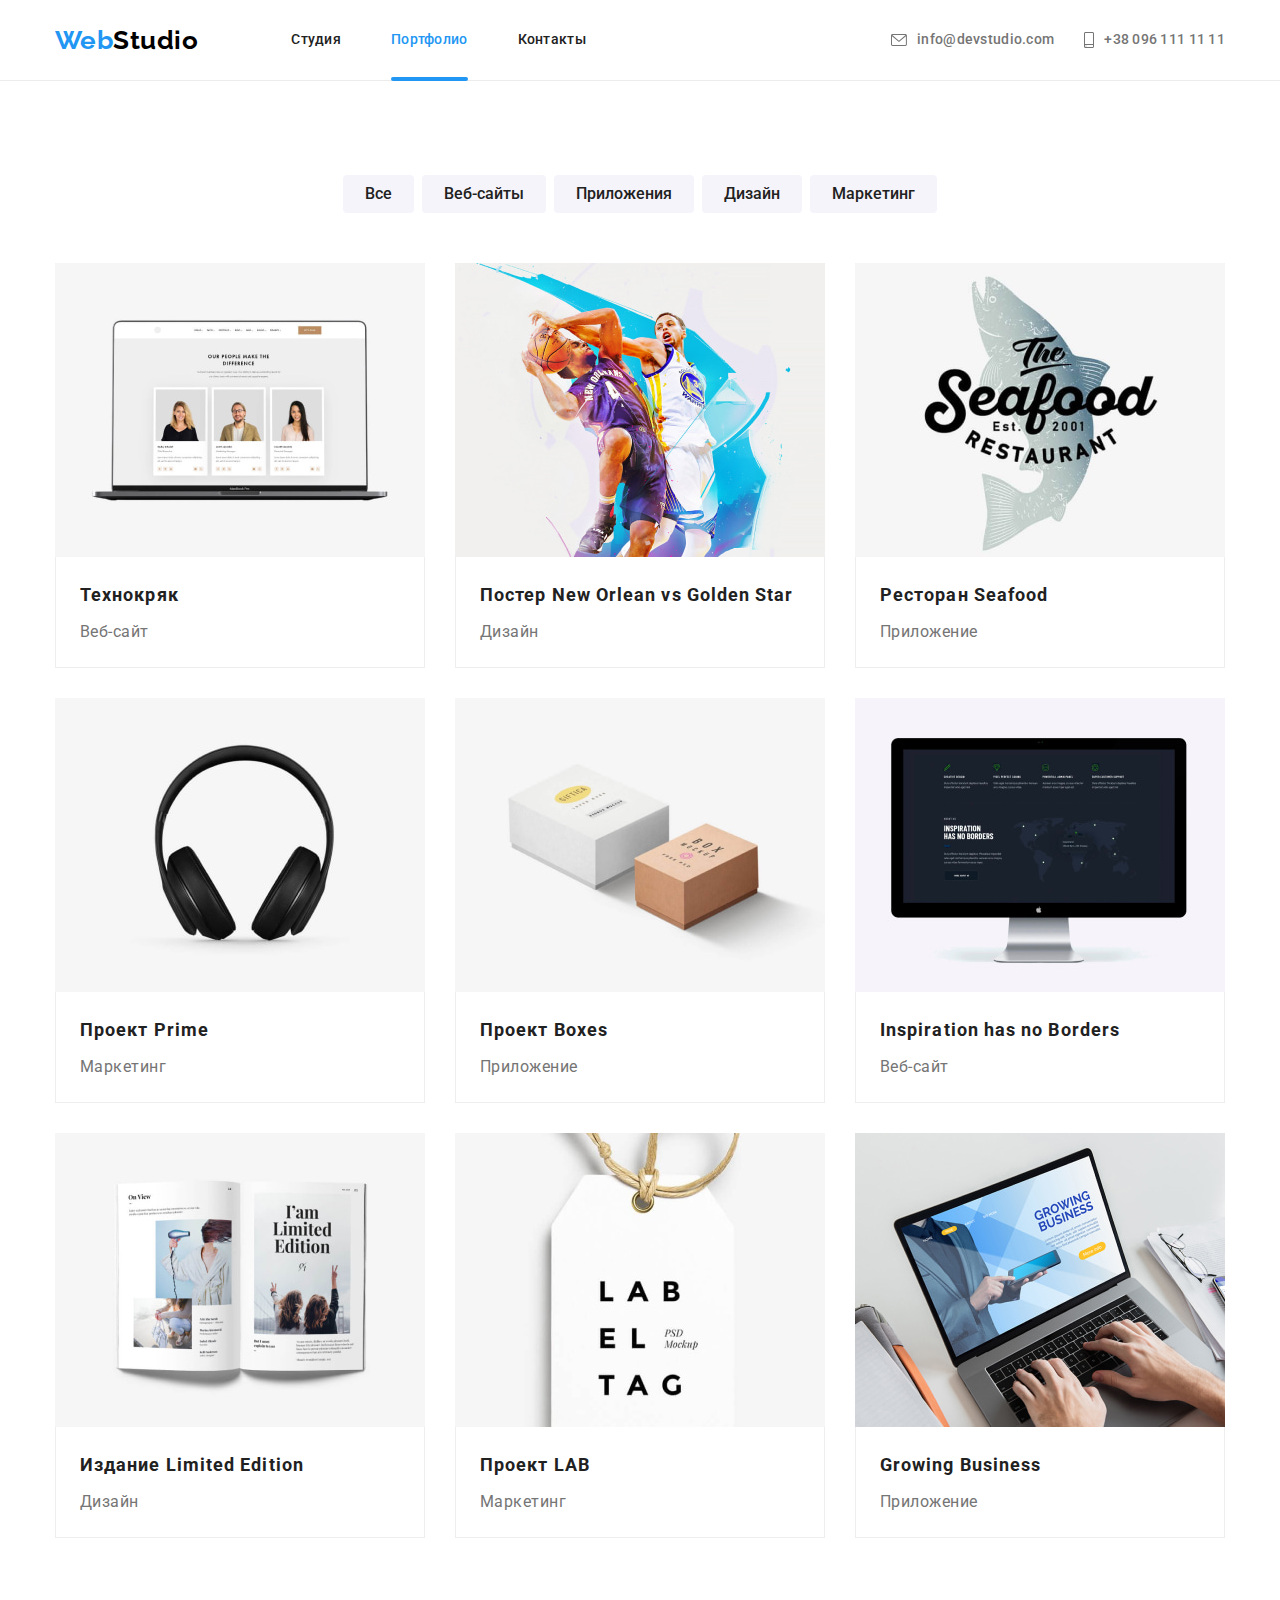
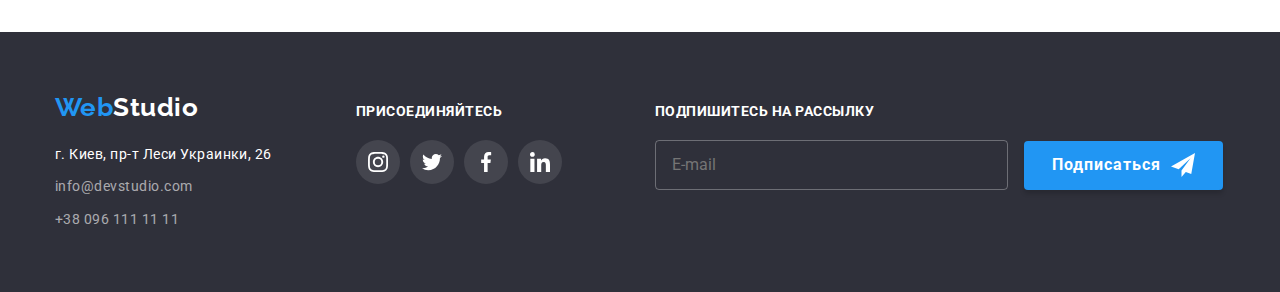
==== portfolio.html @ 74894215 "Initial commit" ====
<!DOCTYPE html>
<html lang="ru">

<head>
    <meta charset="UTF-8">
    <meta http-equiv="X-UA-Compatible" content="IE=edge">
    <meta name="viewport" content="width=device-width, initial-scale=1.0">
    <title>Фотостудия WebStudio</title>

    <!--Основные шрифты-->
    <link rel="preconnect" href="https://fonts.googleapis.com">
    <link rel="preconnect" href="https://fonts.gstatic.com" crossorigin>
    <link href="https://fonts.googleapis.com/css2?family=Raleway:wght@700&family=Roboto:wght@400;500;700;900&display=swap"
        rel="stylesheet">

    <!--Нормализация стилей-->
    <link rel="stylesheet" href="https://cdn.jsdelivr.net/npm/modern-normalize@1.1.0/modern-normalize.min.css">
    
    <!--Кастомные стили-->
    <link rel="stylesheet" href="./css/main.min.css">
</head>

<body>

    <!--Основная навигация-->
<header class="header">

    <div class="container header__container">
        <nav class="header__nav">
            <a class="logo header__logo" href="/">
                Web<span class="logo__label logo__label--black">Studio</span>
            </a>

            <ul class="header__list ">
                <li class="header__item">
                    <a class="header__link" href="/">Студия</a>
                </li>
                <li class="header__item">
                    <a class="header__link header__link--current" href="./portfolio.html">Портфолио</a>
                </li>
                <li class="header__item">
                    <a class="header__link" href="">Контакты</a>
                </li>
            </ul>
        </nav>

        <ul class="contacts">
            <li class="contacts__item">
                <a class="contacts__link" href="mailto:info@devstudio.com">
                    <svg class="contacts__icon" width="16" height="12">
                        <use href="./images/icons.svg#icon-envelope"></use>
                    </svg>
                    info@devstudio.com
                </a>
            </li>

            <li class="contacts__item">
                <a class="contacts__link" href="tel:+380961111111">
                    <svg class="contacts__icon" width="10" height="16">
                        <use href="./images/icons.svg#icon-smartphone"></use>
                    </svg>
                    +38 096 111 11 11
                </a>
            </li>
        </ul>
    </div>
</header>

    <main>
        <!--Основная секция портфолио-->
        <section class="section">
            <div class="container">
                <h1 class="visually-hidden">Портфолио WebStudio</h1>
                
                <!--Фильтр из кнопок-->
                <ul class="filter">
                    <li class="filter__item">
                        <button type="button" class="filter__button">Все</button>
                    </li>
                    <li class="filter__item">
                        <button type="button" class="filter__button">Веб-сайты</button>
                    </li>
                    <li class="filter__item">
                        <button type="button" class="filter__button">Приложения</button>
                    </li>
                    <li class="filter__item">
                        <button type="button" class="filter__button">Дизайн</button>
                    </li>
                    <li class="filter__item">
                        <button type="button" class="filter__button">Маркетинг</button>
                    </li>
                </ul>
                
                
                <ul class="projects">
                    <li class="projects__item">
                        <a class="projects__link" href="">

                            <div class="projects__thumb">
                                <img class="projects__pic" src="./images/portfolio/технокряк.jpg" alt="Экран ноутбука с фото сотрудников" width="370"
                                height="294">
                                <p class="projects__descr">Ресурс предлагает комплексные предложения с разным уровнем функционала и сервисов. Все это позволит посетителю получить
                                исчерпывающие сведения о компании или частном лице.</p>
                            </div>

                            <div class="projects__meta">
                                <h2 class="projects__title">Технокряк</h2>
                                <p class="projects__text">Веб-сайт</p>
                            </div>
                        </a>
                    </li>

                    <li class="projects__item">
                        <a class="projects__link" href="">

                            <div class="projects__thumb">
                                <img class="projects__pic" src="./images/portfolio/New-Orlean.jpg" alt="Два баскетболиста бросают мяч" width="370"
                                height="294">
                                <p class="projects__descr">Ресурс предлагает комплексные предложения с разным уровнем функционала и сервисов. Все это
                                позволит посетителю получить
                                исчерпывающие сведения о компании или частном лице.</p>
                            </div> 
                            
                            <div class="projects__meta">
                                <h2 class="projects__title">Постер <span lang="en">New Orlean vs Golden Star</span></h2>
                                <p class="projects__text">Дизайн</p>
                            </div>
                        </a>
                    </li>

                    <li class="projects__item">
                        <a class="projects__link" href="">

                            <div class="projects__thumb">
                                <img class="projects__pic" src="./images/portfolio/Seafood.jpg" alt="Эмблема ресторана Seafood" width="370"
                                height="294">
                                <p class="projects__descr">Ресурс предлагает комплексные предложения с разным уровнем функционала и сервисов. Все это
                                    позволит посетителю получить
                                    исчерпывающие сведения о компании или частном лице.</p>
                            </div> 
                            
                            <div class="projects__meta">
                                <h2 class="projects__title">Ресторан <span lang="en">Seafood</span></h2>
                                <p class="projects__text">Приложение</p>
                            </div>
                        </a>
                    </li>

                    <li class="projects__item">
                        <a class="projects__link" href="">

                            <div class="projects__thumb">
                                <img class="projects__pic" src="./images/portfolio/Prime.jpg" alt="Большие чорные наушники" width="370"
                                height="294"> 
                                <p class="projects__descr">Ресурс предлагает комплексные предложения с разным уровнем функционала и сервисов. Все это
                                    позволит посетителю получить
                                    исчерпывающие сведения о компании или частном лице.</p>
                            </div> 
                            
                            <div class="projects__meta">
                                <h2 class="projects__title">Проект <span lang="en">Prime</span></h2>
                                <p class="projects__text">Маркетинг</p>
                            </div>
                        </a>
                    </li>

                    <li class="projects__item">
                        <a class="projects__link" href="">

                            <div class="projects__thumb">
                                <img class="projects__pic" src="./images/portfolio/Boxes.jpg" alt="Две упаковочные коробки с лого"
                                width="370" height="294">
                                <p class="projects__descr">Ресурс предлагает комплексные предложения с разным уровнем функционала и сервисов. Все это
                                    позволит посетителю получить
                                    исчерпывающие сведения о компании или частном лице.</p>
                            </div>

                            <div class="projects__meta">
                                <h2 class="projects__title">Проект <span lang="en">Boxes</span></h2>
                                <p class="projects__text">Приложение</p>
                            </div>
                        </a>
                    </li>

                    <li class="projects__item">
                        <a class="projects__link" href="">

                            <div class="projects__thumb">
                                <img class="projects__pic" src="./images/portfolio/Inspiration-has-no-Borders.jpg"
                                alt="Экран монитора с навигацией сайта" width="370" height="294">
                                <p class="projects__descr">Ресурс предлагает комплексные предложения с разным уровнем функционала и сервисов. Все это
                                    позволит посетителю получить
                                    исчерпывающие сведения о компании или частном лице.</p>
                            </div> 
                            
                            <div class="projects__meta">
                                <h2 class="projects__title"><span lang="en">Inspiration has no Borders</span></h2>
                                <p class="projects__text">Веб-сайт</p>
                            </div>

                            
                        </a>
                    </li>

                    <li class="projects__item">
                        <a class="projects__link" href="">

                            <div class="projects__thumb">
                                <img class="projects__pic" src="./images/portfolio/Limited-Edition.jpg" alt="Разворот журнала с картинками"
                                width="370" height="294">
                                <p class="projects__descr">Ресурс предлагает комплексные предложения с разным уровнем функционала и сервисов. Все это
                                    позволит посетителю получить
                                    исчерпывающие сведения о компании или частном лице.</p>
                            </div> 
                            
                            <div class="projects__meta">
                                <h2 class="projects__title">Издание <span lang="en">Limited Edition</span></h2>
                                <p class="projects__text">Дизайн</p>
                            </div>
                        </a>
                    </li>

                    <li class="projects__item">
                        <a class="projects__link" href="">

                            <div class="projects__thumb">
                                <img class="projects__pic" src="./images/portfolio/LAB.jpg" alt="Лейба с наименованием компании" width="370"
                                 height="294">
                                <p class="projects__descr">Ресурс предлагает комплексные предложения с разным уровнем функционала и сервисов. Все это
                                    позволит посетителю получить
                                    исчерпывающие сведения о компании или частном лице.</p>
                            </div> 
                            
                            <div class="projects__meta">
                                <h2 class="projects__title">Проект <span lang="en">LAB</span></h2>
                                <p class="projects__text">Маркетинг</p>
                            </div>
                        </a>
                    </li>

                    <li class="projects__item">
                        <a class="projects__link" href="">

                            <div class="projects__thumb">
                                <img class="projects__pic" src="./images/portfolio/Growing-Business.jpg"
                                alt="Человек заходит на сайт на ноутбуке" width="370" height="294">
                                <p class="projects__descr">Ресурс предлагает комплексные предложения с разным уровнем функционала и сервисов. Все это
                                    позволит посетителю получить
                                    исчерпывающие сведения о компании или частном лице.</p>
                            </div>

                             <div class="projects__meta">
                                <h2 class="projects__title"><span lang="en">Growing Business</span></h2>
                                <p class="projects__text">Приложение</p> 
                             </div>
                        </a>
                    </li>

                </ul>
            </div>
        </section>
    </main>

    <!--Футер-->
<footer class="footer">
    <div class="container footer__container">
        <div class="footer__address-wrapper">

            <!-- Вставляем лого с белой модификацией -->
            <a class="logo" href="/">
                Web<span class="link logo__label logo__label--white">Studio</span>
            </a>

            <address class="footer-address">
                <a class="link footer-address__link"
                    href="https://www.google.com.ua/maps/place/%D0%B1%D1%83%D0%BB.+%D0%9B%D0%B5%D1%81%D0%B8+%D0%A3%D0%BA%D1%80%D0%B0%D0%B8%D0%BD%D0%BA%D0%B8,+26,+%D0%9A%D0%B8%D0%B5%D0%B2,+02000/@50.427418,30.5373236,17z/data=!4m5!3m4!1s0x40d4cf0e033ecbe9:0x57a4dffefec77da0!8m2!3d50.4265807!4d30.5383858?hl=ru">г.
                    Киев, пр-т Леси Украинки, 26
                </a>

                <a class="link footer-address__email" href="mailto:info@devstudio.com">info@devstudio.com
                </a>

                <a class="link footer-address__phone" href="tel:+380961111111">+38 096 111 11 11
                </a>
            </address>
        </div>

        <!-- Соцсети в футере -->
        <div class="footer__socials-wrapper">
            <p class="footer__text">присоединяйтесь</p>

            <ul class="list socials">
                <li class="socials__item">
                    <a class="link socials__link" href="" aria-label="Instagram">

                        <svg class="socials__icon" width="20" height="20">
                            <use href="./images/icons.svg#instagram"></use>
                        </svg>
                    </a>
                </li>


                <li class="socials__item">
                    <a class="link socials__link" href="" aria-label="Twitter">
                        <svg class="socials__icon" width="20" height="20">
                            <use href="./images/icons.svg#twitter"></use>
                        </svg>
                    </a>
                </li>

                <li class="socials__item">
                    <a class="link socials__link" href="" aria-label="Facebook">
                        <svg class="socials__icon" width="20" height="20">
                            <use href="./images/icons.svg#facebook"></use>
                        </svg>
                    </a>
                </li>

                <li class="socials__item">
                    <a class="link socials__link" href="" aria-label="Linkedin">
                        <svg class="socials__icon" width="20" height="20">
                            <use href="./images/icons.svg#linkedin"></use>
                        </svg>
                    </a>
                </li>
            </ul>
        </div>


        <!-- Форма подписки в футере -->
        <div class="footer-form">
            <p class="footer-form__text">Подпишитесь на рассылку</p>
            <div class="footer-form__wrapper">
                <input class="footer-form__input" type="email" name="email" placeholder="E-mail">

                <button class="footer-form__btn" type="submit">Подписаться
                    <svg class="footer-form__icon" width="24" height="24px">
                        <use href="./images/icons.svg#icon-send"></use>
                    </svg>
                </button>
            </div>
        </div>
    </div>
</footer>


</body>

</html>
---- css/main.min.css ----
:root{--main-font: "Roboto", sans-serif;--secondary-font: "Raleway", sans-serif;--primary-text-color: #212121;--secondary-text-color: #757575;--white-text-color: #ffffff;--footer-contacts-text: rgba(255, 255, 255, 0.6);--accent-text-color: #2196f3;--background-color: #ffffff;--secondary-backgraund-color: #f5f4fa;--dark-background-color: #2f303a;--icons-color: #afb1b8;--primary-section-padding: 94px;--primary-margin: 30px;--anim-main: 250ms cubic-bezier(0.4, 0, 0.2, 1)}.visually-hidden{position:absolute;width:1px;height:1px;margin:-1px;border:0;padding:0;white-space:nowrap;-webkit-clip-path:inset(100%);clip-path:inset(100%);clip:rect(0 0 0 0);overflow:hidden}h1,h2,h3,h4,p{margin-top:0;margin-bottom:0}a{text-decoration:none;-webkit-transition:color var(--anim-main);transition:color var(--anim-main)}ul{padding-left:0;margin-top:0;margin-bottom:0;list-style:none}body{font-family:var(--main-font);font-size:16px;line-height:1.19;letter-spacing:.03em;color:var(--primary-text-color);background-color:var(--background-color)}img{display:block;max-width:100%;height:auto}a:hover,a:focus{color:var(--accent-text-color)}.section{padding-top:var(--primary-section-padding);padding-bottom:var(--primary-section-padding)}.container{width:1200px;padding-left:15px;padding-right:15px;margin-left:auto;margin-right:auto}.section__title{font-weight:700;font-size:36px;line-height:1.17;text-align:center;color:var(--primary-text-color)}.header{border-bottom:1px solid #ececec}.header__container{display:-webkit-box;display:-ms-flexbox;display:flex;-webkit-box-align:center;-ms-flex-align:center;align-items:center}.logo{display:inline-block;font-family:var(--secondary-font);font-weight:700;font-size:26px;line-height:1.19;color:var(--accent-text-color);text-decoration:none}.header__logo{margin-right:93px}.logo__label--black{color:#000;-webkit-transition:color var(--anim-main);transition:color var(--anim-main)}.logo__label--black:hover{color:var(--accent-text-color)}.logo__label--white{color:var(--white-text-color);-webkit-transition:color var(--anim-main);transition:color var(--anim-main)}.logo__label--white:hover{color:var(--accent-text-color)}.header__nav{display:-webkit-box;display:-ms-flexbox;display:flex;-webkit-box-align:center;-ms-flex-align:center;align-items:center}.header__list{display:-webkit-box;display:-ms-flexbox;display:flex;-webkit-box-align:center;-ms-flex-align:center;align-items:center}.header__item{margin-right:50px}.header__item:last-child{margin-right:0}.header__link{position:relative;display:block;padding-top:32px;padding-bottom:32px;font-weight:500;font-size:14px;line-height:1.14;letter-spacing:.02em;color:var(--primary-text-color);-webkit-transition:color var(--anim-main);transition:color var(--anim-main)}.header__link--current{color:var(--accent-text-color)}.header__link--current:after{position:absolute;left:0;bottom:-1px;content:"";display:block;width:100%;height:4px;border-radius:2px;background-color:var(--accent-text-color)}.contacts{display:-webkit-box;display:-ms-flexbox;display:flex;-webkit-box-align:center;-ms-flex-align:center;align-items:center;margin-left:auto}.contacts__item:not(:last-child){margin-right:30px}.contacts__link{display:-webkit-box;display:-ms-flexbox;display:flex;-webkit-box-align:center;-ms-flex-align:center;align-items:center;padding-top:32px;padding-bottom:32px;font-weight:500;font-size:14px;line-height:1.14;letter-spacing:.02em;text-align:center;color:var(--secondary-text-color);-webkit-transition:color var(--anim-main);transition:color var(--anim-main)}.contacts__icon{fill:currentColor;margin-right:10px;-webkit-transition:fill var(--anim-main);transition:fill var(--anim-main)}.hero{max-width:1600px;height:600px;padding-top:200px;padding-bottom:200px;margin-right:auto;margin-left:auto;text-align:center;background-color:#c4c4c4;background-image:-webkit-gradient(linear, left bottom, left top, from(rgba(47, 48, 58, 0.4)), to(rgba(47, 48, 58, 0.4))),url(../images/header.jpg);background-image:linear-gradient(to top, rgba(47, 48, 58, 0.4), rgba(47, 48, 58, 0.4)),url(../images/header.jpg);background-position:center;background-size:cover;background-repeat:no-repeat}.hero__title{display:block;width:696px;margin-right:auto;margin-left:auto;margin-bottom:30px;font-weight:900;font-size:44px;line-height:1.36;text-align:center;letter-spacing:.06em;text-transform:uppercase;color:var(--white-text-color)}.hero__btn{padding:10px 32px;border:0;border-radius:4px;font-family:inherit;font-weight:700;font-size:16px;line-height:1.87;letter-spacing:.06em;color:var(--white-text-color);background-color:var(--accent-text-color);-webkit-box-shadow:0px 4px 4px rgba(0,0,0,.15);box-shadow:0px 4px 4px rgba(0,0,0,.15);cursor:pointer;-webkit-transition:background-color var(--anim-main);transition:background-color var(--anim-main)}.hero__btn:hover{background-color:#188ce8}.features{display:-webkit-box;display:-ms-flexbox;display:flex;-webkit-box-pack:justify;-ms-flex-pack:justify;justify-content:space-between}.features__item{margin-right:30px}.features__item:last-child{margin-right:0}.features__wrapper{display:-webkit-box;display:-ms-flexbox;display:flex;-ms-flex-preferred-size:270px;flex-basis:270px;height:120px;-webkit-box-pack:center;-ms-flex-pack:center;justify-content:center;-webkit-box-align:center;-ms-flex-align:center;align-items:center;background-color:#f5f4fa;margin-bottom:30px}.features__title{margin-bottom:10px;font-weight:700;font-size:14px;line-height:1.14;text-transform:uppercase;color:var(--primary-text-color)}.features__text{font-size:14px;line-height:1.71;color:var(--secondary-text-color)}.section--nopaddingtop{padding-top:0}.services{display:-webkit-box;display:-ms-flexbox;display:flex;margin-top:50px;-webkit-box-pack:justify;-ms-flex-pack:justify;justify-content:space-between}.services__item:not(:last-child){margin-right:30px}.services__wrapper{position:relative}.services__descr{position:absolute;left:0;bottom:0;display:-webkit-box;display:-ms-flexbox;display:flex;-webkit-box-pack:center;-ms-flex-pack:center;justify-content:center;-webkit-box-align:center;-ms-flex-align:center;align-items:center;width:370px;height:70px;background-color:rgba(47,48,58,.8);font-weight:700;font-size:14px;line-height:1.14;text-transform:uppercase;color:#fff}.section--otherbackground{background-color:#f5f4fa}.team{display:-webkit-box;display:-ms-flexbox;display:flex;margin-top:50px}.team__item{-ms-flex-preferred-size:calc((100% - 90px)/4);flex-basis:calc((100% - 90px)/4);margin-right:30px;background-color:var(--background-color);-webkit-box-shadow:0px 1px 3px rgba(0,0,0,.12),0px 1px 1px rgba(0,0,0,.14),0px 2px 1px rgba(0,0,0,.2);box-shadow:0px 1px 3px rgba(0,0,0,.12),0px 1px 1px rgba(0,0,0,.14),0px 2px 1px rgba(0,0,0,.2);border-radius:0px 0px 4px 4px}.team__item:last-child{margin-right:0}.team__meta{padding-top:30px;padding-bottom:30px}.team__title{margin-bottom:10px;font-weight:500;font-size:16px;line-height:1.19;text-align:center}.team__text{margin-bottom:16px;font-size:16px;line-height:1.19;text-align:center;color:var(--secondary-text-color)}.socials{display:-webkit-box;display:-ms-flexbox;display:flex;-webkit-box-pack:center;-ms-flex-pack:center;justify-content:center;-webkit-box-align:center;-ms-flex-align:center;align-items:center}.socials__item:not(:last-child){margin-right:10px}.socials__link{display:-webkit-box;display:-ms-flexbox;display:flex;-webkit-box-pack:center;-ms-flex-pack:center;justify-content:center;-webkit-box-align:center;-ms-flex-align:center;align-items:center;width:44px;height:44px;color:var(--icons-color);background-color:#fff;border-radius:50%;background-repeat:no-repeat;background-position:center;-webkit-transition:background-color var(--anim-main),color var(--anim-main);transition:background-color var(--anim-main),color var(--anim-main)}.socials__link:hover,.socials__link:focus{background-color:var(--accent-text-color);color:#fff}.socials__icon{fill:currentColor;-webkit-transition:fill var(--anim-main);transition:fill var(--anim-main)}.clients{display:-webkit-box;display:-ms-flexbox;display:flex;-webkit-box-pack:center;-ms-flex-pack:center;justify-content:center;-webkit-box-align:center;-ms-flex-align:center;align-items:center;margin-top:50px}.clients__item:not(:last-child){margin-right:30px}.clients__link{display:-webkit-box;display:-ms-flexbox;display:flex;width:170px;height:92px;border-radius:4px;-webkit-box-pack:center;-ms-flex-pack:center;justify-content:center;-webkit-box-align:center;-ms-flex-align:center;align-items:center;border:1px solid #afb1b8;color:var(--icons-color);-webkit-transition:border-color var(--anim-main),color var(--anim-main);transition:border-color var(--anim-main),color var(--anim-main)}.clients__link:hover,.clients__link:focus{border-color:var(--accent-text-color)}.clients__icon{fill:currentColor}.filter{display:-webkit-box;display:-ms-flexbox;display:flex;-webkit-box-pack:center;-ms-flex-pack:center;justify-content:center;margin-bottom:50px}.filter__item:not(:last-child){margin-right:8px}.filter__button{padding:6px 22px;border:0;font-family:inherit;font-weight:500;font-size:16px;line-height:1.62;color:var(--primary-text-color);background-color:#f5f4fa;border-radius:4px;-webkit-box-shadow:none;box-shadow:none;cursor:pointer;-webkit-transition:color var(--anim-main),background-color var(--anim-main),-webkit-box-shadow var(--anim-main);transition:color var(--anim-main),background-color var(--anim-main),-webkit-box-shadow var(--anim-main);transition:color var(--anim-main),background-color var(--anim-main),box-shadow var(--anim-main);transition:color var(--anim-main),background-color var(--anim-main),box-shadow var(--anim-main),-webkit-box-shadow var(--anim-main)}.filter__button:hover,.filter__button:focus{color:var(--white-text-color);background-color:var(--accent-text-color);-webkit-box-shadow:0px 3px 1px rgba(0,0,0,.1),0px 1px 2px rgba(0,0,0,.08),0px 2px 2px rgba(0,0,0,.12);box-shadow:0px 3px 1px rgba(0,0,0,.1),0px 1px 2px rgba(0,0,0,.08),0px 2px 2px rgba(0,0,0,.12)}.projects{display:-webkit-box;display:-ms-flexbox;display:flex;-ms-flex-wrap:wrap;flex-wrap:wrap;margin-top:calc(-1*var(--primary-margin));margin-left:calc(-1*var(--primary-margin))}.projects__item{-ms-flex-preferred-size:calc(33.3333333333% - var(--primary-margin));flex-basis:calc(33.3333333333% - var(--primary-margin));margin-left:var(--primary-margin);margin-top:var(--primary-margin)}.projects__link{display:block;-webkit-box-shadow:none;box-shadow:none;-webkit-transition:-webkit-box-shadow var(--anim-main);transition:-webkit-box-shadow var(--anim-main);transition:box-shadow var(--anim-main);transition:box-shadow var(--anim-main), -webkit-box-shadow var(--anim-main)}.projects__link:hover,.projects__link:focus{-webkit-box-shadow:0px 1px 1px rgba(0,0,0,.12),0px 4px 4px rgba(0,0,0,.06),1px 4px 6px rgba(0,0,0,.16);box-shadow:0px 1px 1px rgba(0,0,0,.12),0px 4px 4px rgba(0,0,0,.06),1px 4px 6px rgba(0,0,0,.16)}.projects__thumb{position:relative;overflow:hidden}.projects__descr{position:absolute;left:0;bottom:0;-webkit-transform:translateY(100%);transform:translateY(100%);display:-webkit-box;display:-ms-flexbox;display:flex;-webkit-box-pack:center;-ms-flex-pack:center;justify-content:center;-webkit-box-align:center;-ms-flex-align:center;align-items:center;padding:63px 24px;font-size:18px;line-height:1.55;width:100%;height:100%;color:var(--white-text-color);background-color:rgba(33,150,243,.9);-webkit-transition:-webkit-transform var(--anim-main);transition:-webkit-transform var(--anim-main);transition:transform var(--anim-main);transition:transform var(--anim-main), -webkit-transform var(--anim-main)}.projects__link:focus .projects__descr,.projects__link:hover .projects__descr{-webkit-transform:translateY(0%);transform:translateY(0%)}.projects__meta{padding:20px 24px;border-bottom:1px solid #eee;border-right:1px solid #eee;border-left:1px solid #eee}.projects__title{font-weight:700;font-size:18px;line-height:2;letter-spacing:.06em;color:var(--primary-text-color)}.projects__text{margin-top:4px;font-size:16px;line-height:1.87;color:var(--secondary-text-color)}.footer{padding-top:60px;padding-bottom:60px;background-color:var(--dark-background-color)}.footer__container{display:-webkit-box;display:-ms-flexbox;display:flex;-webkit-box-align:baseline;-ms-flex-align:baseline;align-items:baseline}.footer__address-wrapper{margin-right:70px}.footer-address{display:block;width:231px;font-style:normal;font-size:14px;line-height:1.7}.footer-address__link{display:inline-block;margin-top:20px;color:var(--white-text-color)}.footer-address__email,.footer-address__phone{display:inline-block;margin-top:9px;color:rgba(255,255,255,.6)}.footer__text{font-weight:bold;font-size:14px;line-height:1.14;text-transform:uppercase;color:#fff;margin-bottom:20px}.footer .socials__link{color:#fff;background-color:rgba(255,255,255,.1);-webkit-transition:background-color var(--anim-main);transition:background-color var(--anim-main)}.footer .socials__link:hover,.footer .socials__link:focus{background-color:var(--accent-text-color)}.footer-form{margin-left:93px}.footer-form__text{margin-bottom:20px;font-weight:700;font-size:14px;line-height:1.14;text-transform:uppercase;color:#fff}.footer-form__input{width:353px;height:50px;padding:15px 16px;margin-right:12px;border-radius:4px;border:1px solid rgba(255,255,255,.3);font-size:16px;line-height:1.25;color:rgba(255,255,255,.6);background-color:rgba(0,0,0,0)}.footer-form__btn{display:-webkit-inline-box;display:-ms-inline-flexbox;display:inline-flex;padding:10px 28px 10px 28px;border:0;border-radius:4px;font-family:inherit;font-weight:700;font-size:16px;line-height:1.8;-webkit-box-align:center;-ms-flex-align:center;align-items:center;letter-spacing:.06em;color:var(--white-text-color);background-color:var(--accent-text-color);-webkit-box-shadow:0px 4px 4px rgba(0,0,0,.15);box-shadow:0px 4px 4px rgba(0,0,0,.15);cursor:pointer;-webkit-transition:background-color var(--anim-main);transition:background-color var(--anim-main)}.footer-form__btn:hover{background-color:#188ce8}.footer-form__icon{margin-left:10px}.modal-wrapper{position:absolute;top:50%;left:50%;width:528px;height:581px;border-radius:4px;-webkit-box-shadow:0px 1px 3px rgba(0,0,0,.12),0px 1px 1px rgba(0,0,0,.14),0px 2px 1px rgba(0,0,0,.2);box-shadow:0px 1px 3px rgba(0,0,0,.12),0px 1px 1px rgba(0,0,0,.14),0px 2px 1px rgba(0,0,0,.2);background-color:#fff;-webkit-transform:translate(-50%, -50%) scale(1);transform:translate(-50%, -50%) scale(1);-webkit-transition:-webkit-transform var(--anim-main);transition:-webkit-transform var(--anim-main);transition:transform var(--anim-main);transition:transform var(--anim-main), -webkit-transform var(--anim-main)}.backdrop.is-hidden .modal-wrapper{-webkit-transform:translate(-50%, -50%) scale(0.8);transform:translate(-50%, -50%) scale(0.8)}.modal-wrapper__close-btn{position:absolute;top:8px;right:8px;display:-webkit-box;display:-ms-flexbox;display:flex;-webkit-box-pack:center;-ms-flex-pack:center;justify-content:center;-webkit-box-align:center;-ms-flex-align:center;align-items:center;padding:0;width:30px;height:30px;border-radius:50%;fill:#000;background-color:#fff;border:1px solid rgba(0,0,0,.1);cursor:pointer;-webkit-transition:fill var(--anim-main);transition:fill var(--anim-main)}.modal-wrapper__close-btn:hover{fill:var(--accent-text-color)}.form{width:100%;height:100%;padding:40px 39px 40px 41px}.modal__descr{margin-bottom:12px;font-weight:700;font-size:20px;line-height:1.15;text-align:center;color:#212121}.form__field{position:relative;margin-bottom:10px;display:-webkit-box;display:-ms-flexbox;display:flex;-webkit-box-orient:vertical;-webkit-box-direction:normal;-ms-flex-direction:column;flex-direction:column}.form__label{display:inline-block;margin-bottom:4px;font-size:12px;line-height:1.16;letter-spacing:.01em;color:#757575}.form__input-wrapper{position:relative}.form__input{display:block;width:100%;height:40px;margin:0;padding:4px 10px 4px 42px;border:1px solid rgba(33,33,33,.2);border-radius:4px;outline:rgba(0,0,0,0);-webkit-transition:border-color var(--anim-main);transition:border-color var(--anim-main)}.form__input:focus{border-color:var(--accent-text-color)}.form__icon{display:inline-block;position:absolute;top:50%;left:12px;fill:#212121;-webkit-transform:translateY(-50%);transform:translateY(-50%);-webkit-transition:fill var(--anim-main);transition:fill var(--anim-main)}.form__input:focus+.form__icon{fill:var(--accent-text-color)}.form__comment{position:relative;display:-webkit-box;display:-ms-flexbox;display:flex;-webkit-box-orient:vertical;-webkit-box-direction:normal;-ms-flex-direction:column;flex-direction:column}.form__comment-field{resize:none;padding:12px 16px;border:1px solid rgba(33,33,33,.2);border-radius:4px;outline:rgba(0,0,0,0);font-size:14px;line-height:1.14;letter-spacing:.01em;color:rgba(117,117,117,.5);-webkit-transition:border-color var(--anim-main);transition:border-color var(--anim-main)}.form__comment-field:focus{border-color:var(--accent-text-color)}.form__agreement-wrapper{margin-top:20px;margin-bottom:30px}.form__agreement-label{display:-webkit-box;display:-ms-flexbox;display:flex;-webkit-box-pack:center;-ms-flex-pack:center;justify-content:center;-webkit-box-align:center;-ms-flex-align:center;align-items:center;font-size:14px;line-height:1.71;color:#757575}.form__agreement-input{position:absolute;width:1px;height:1px;margin:-1px;border:0;padding:0;white-space:nowrap;-webkit-clip-path:inset(100%);clip-path:inset(100%);clip:rect(0 0 0 0);overflow:hidden}.form__checkbox{position:relative;display:inline-block;width:16px;height:15px;margin-right:7px;background-color:#fff;border:2px solid #212121;border-radius:2px;-webkit-transition:background-color var(--anim-main),border-color var(--anim-main);transition:background-color var(--anim-main),border-color var(--anim-main)}.form__agreement-input:focus+.form__checkbox{border-color:var(--accent-text-color)}.form__agreement-input:checked+.form__checkbox{background-color:var(--accent-text-color);border-color:var(--accent-text-color);background-origin:border-box}.form__checkbox-icon{position:absolute;top:50%;left:50%;-webkit-transform:translate(-50%, -50%);transform:translate(-50%, -50%)}.form__link{display:inline-block;margin-left:4px;color:var(--accent-text-color)}.form__btn{display:block;margin-left:auto;margin-right:auto;padding:10px 55px 10px 56px;border:0;border-radius:4px;font-weight:700;font-size:16px;line-height:1.87;text-align:center;letter-spacing:.06em;color:#fff;background-color:var(--accent-text-color);-webkit-box-shadow:0px 4px 4px rgba(0,0,0,.15);box-shadow:0px 4px 4px rgba(0,0,0,.15);cursor:pointer;-webkit-transition:background-color var(--anim-main);transition:background-color var(--anim-main)}.form__btn:hover{background-color:#188ce8}.backdrop{position:fixed;top:0;left:50%;-webkit-transform:translateX(-50%);transform:translateX(-50%);width:100vw;height:100vh;background-color:rgba(0,0,0,.2);opacity:1;visibility:visible;pointer-events:initial;-webkit-transition:opacity var(--anim-main),visibility var(--anim-main);transition:opacity var(--anim-main),visibility var(--anim-main)}.backdrop.is-hidden{opacity:0;visibility:hidden;pointer-events:none}/*# sourceMappingURL=main.min.css.map */
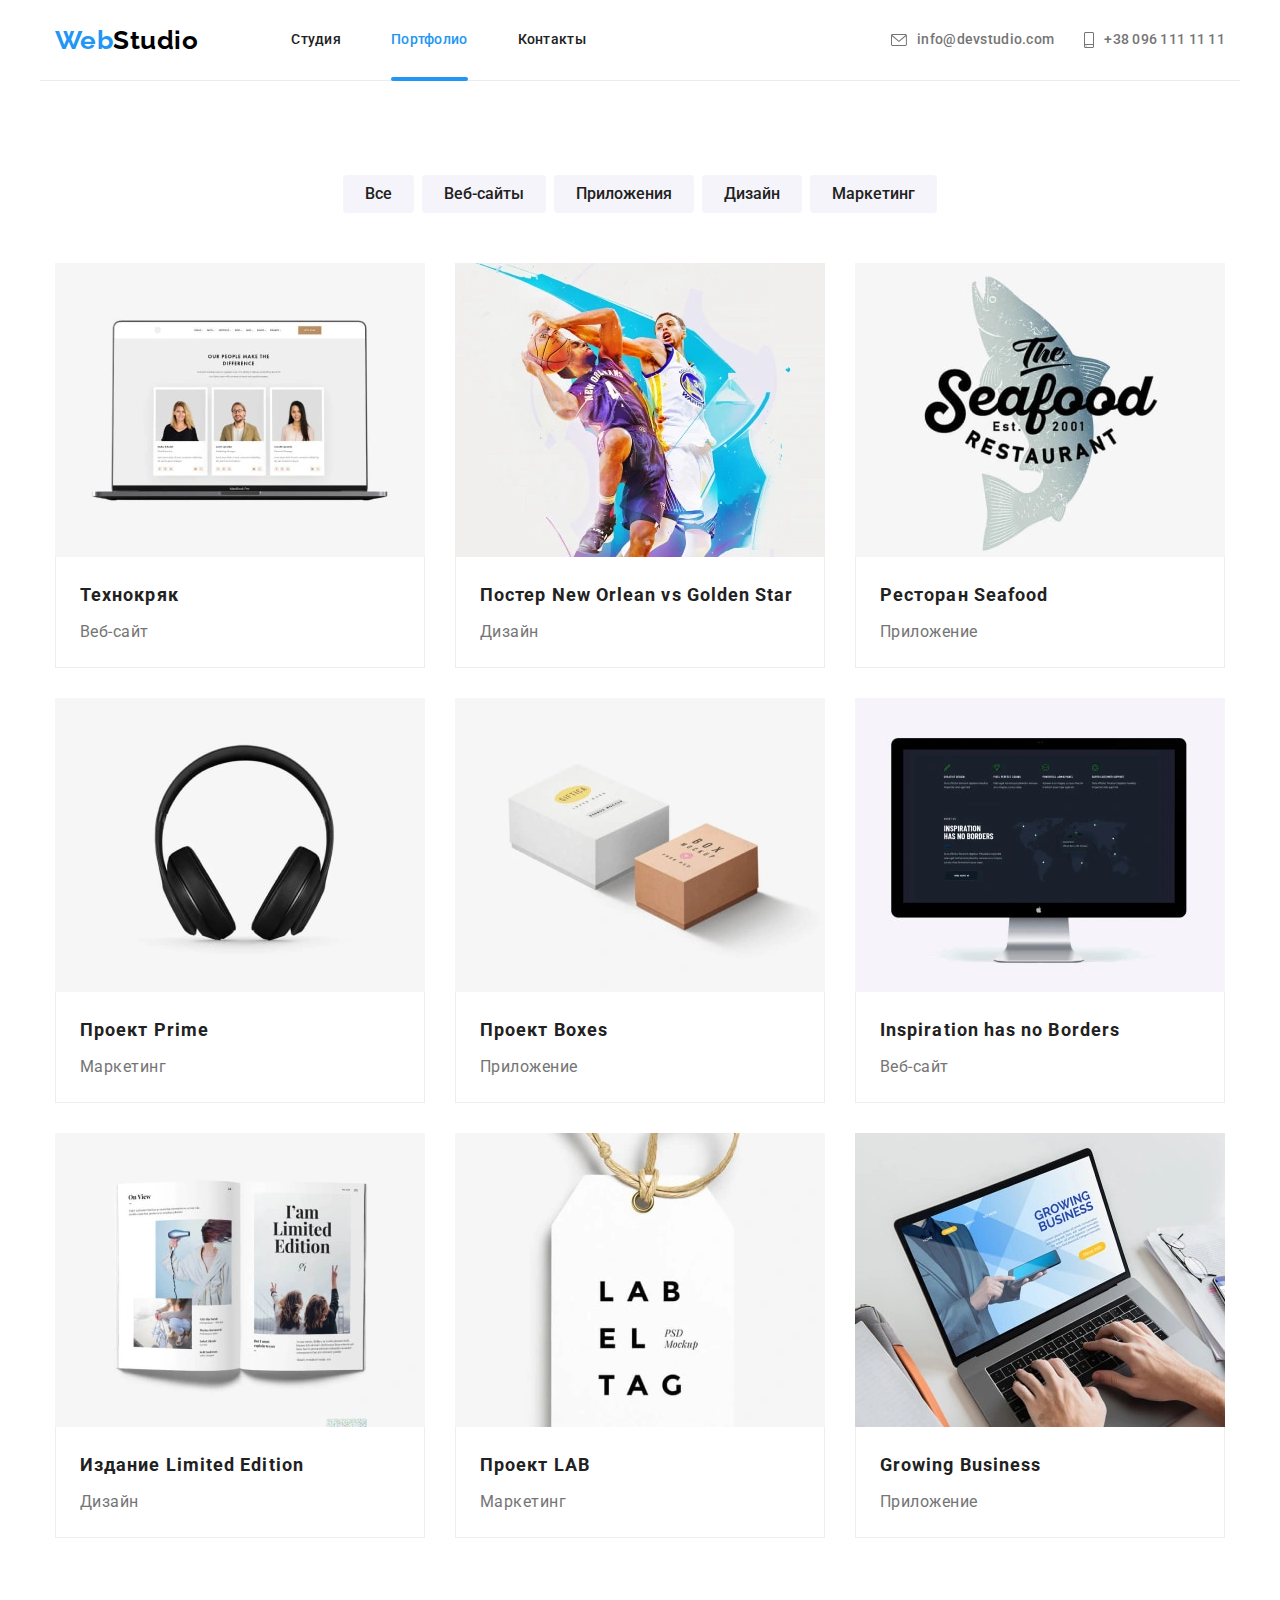
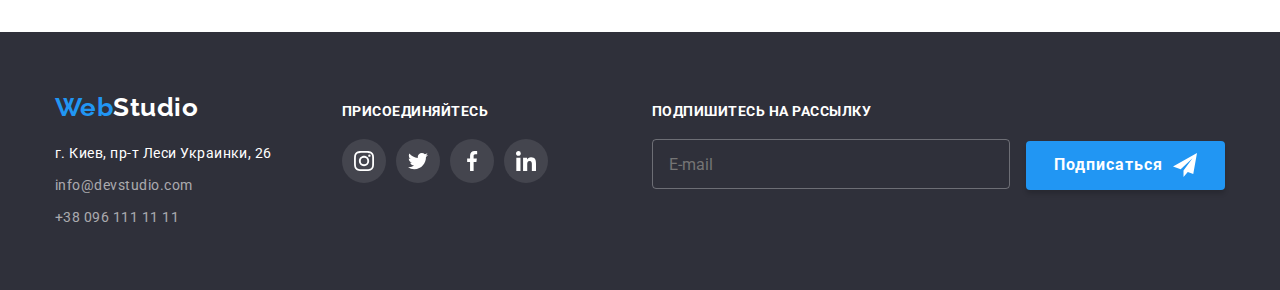
==== commit 508f026e: "Адаптивка" ====
--- a/portfolio.html
+++ b/portfolio.html
@@ -31,38 +31,72 @@
                 Web<span class="logo__label logo__label--black">Studio</span>
             </a>
 
-            <ul class="header__list ">
-                <li class="header__item">
-                    <a class="header__link" href="/">Студия</a>
-                </li>
-                <li class="header__item">
-                    <a class="header__link header__link--current" href="./portfolio.html">Портфолио</a>
-                </li>
-                <li class="header__item">
-                    <a class="header__link" href="">Контакты</a>
-                </li>
-            </ul>
+            <button class="menu-btn" aria-expanded="false" aria-controls="menu-container" type="button"
+                data-menu-button>
+                <svg aria-label="Переключатель мобильного меню" width="40" height="40">
+                    <use class="menu-btn__icon-open" href="./images/icons.svg#open-menu-icon">
+                    </use>
+                    <use class="menu-btn__icon-close" href="./images/icons.svg#close-menu-icon">
+                    </use>
+                </svg>
+            </button>
+
+            <!-- Контейнер навигации и контактов -->
+            <div class="menu-container" id="menu-container" data-menu>
+                <ul class="header__list">
+                    <li class="header__item">
+                        <a class="header__link " href="/">Студия</a>
+                    </li>
+                    <li class="header__item">
+                        <a class="header__link header__link--current" href="./portfolio.html">Портфолио</a>
+                    </li>
+                    <li class="header__item">
+                        <a class="header__link" href="">Контакты</a>
+                    </li>
+                </ul>
+
+                <div class="mobile-menu-group">
+                    <ul class="contacts">
+                        <li class="contacts__item">
+                            <a class="contacts__link" href="tel:+380961111111">
+                                <svg class="contacts__icon contacts__icon-phone" width="10" height="16">
+                                    <use href="./images/icons.svg#icon-smartphone"></use>
+                                </svg>
+                                +38 096 111 11 11
+                            </a>
+                        </li>
+
+                        <li class="contacts__item">
+                            <a class="contacts__link" href="mailto:info@devstudio.com">
+                                <svg class="contacts__icon contacts__icon-mail" width="16" height="12">
+                                    <use href="./images/icons.svg#icon-envelope"></use>
+                                </svg>
+                                info@devstudio.com
+                            </a>
+                        </li>
+                    </ul>
+
+                    <!-- Соцсети мобменю -->
+                    <ul class="mobile-socials">
+                        <li class="mobile-socials__item">
+                            <a class="mobile-socials__link" href="">Instagram</a>
+                        </li>
+                        <li class="mobile-socials__item">
+                            <a class="mobile-socials__link" href="">Twitter</a>
+                        </li>
+                        <li class="mobile-socials__item">
+                            <a class="mobile-socials__link" href="">Facebook</a>
+                        </li>
+                        <li class="mobile-socials__item">
+                            <a class="mobile-socials__link" href="">LinkedIn</a>
+                        </li>
+                    </ul>
+
+                </div>
+
+
+            </div>
         </nav>
-
-        <ul class="contacts">
-            <li class="contacts__item">
-                <a class="contacts__link" href="mailto:info@devstudio.com">
-                    <svg class="contacts__icon" width="16" height="12">
-                        <use href="./images/icons.svg#icon-envelope"></use>
-                    </svg>
-                    info@devstudio.com
-                </a>
-            </li>
-
-            <li class="contacts__item">
-                <a class="contacts__link" href="tel:+380961111111">
-                    <svg class="contacts__icon" width="10" height="16">
-                        <use href="./images/icons.svg#icon-smartphone"></use>
-                    </svg>
-                    +38 096 111 11 11
-                </a>
-            </li>
-        </ul>
     </div>
 </header>
 
@@ -97,8 +131,41 @@
                         <a class="projects__link" href="">
 
                             <div class="projects__thumb">
-                                <img class="projects__pic" src="./images/portfolio/технокряк.jpg" alt="Экран ноутбука с фото сотрудников" width="370"
-                                height="294">
+                                <picture>
+                                    <source srcset="
+                                            ./images/portfolio/pic-1/pic-1_lg.webp 1x,
+                                            ./images/portfolio/pic-1/pic-1_lg@2x.webp 2x"
+                                        media="(min-width: 1200px)" 
+                                        type="image/webp"
+                                    />
+                                    <source srcset="
+                                            ./images/portfolio/pic-1/pic-1_lg.jpg    1x,
+                                            ./images/portfolio/pic-1/pic-1_lg@2x.jpg 2x"
+                                        media="(min-width: 1200px)" 
+                                        type="image/jpeg" />
+                                    <source srcset="
+                                            ./images/portfolio/pic-1/pic-1_md.webp 1x,
+                                            ./images/portfolio/pic-1/pic-1_md@2x.webp 2x"
+                                        media="(min-width: 768px)" 
+                                        type="image/webp" />
+                                    <source srcset="
+                                            ./images/portfolio/pic-1/pic-1_md.jpg    1x,
+                                            ./images/portfolio/pic-1/pic-1_md@2x.jpg 2x"
+                                        media="(min-width: 768px)" 
+                                        type="image/jpeg" />
+                                    <source srcset="
+                                            ./images/portfolio/pic-1/pic-1_sm.webp 1x,
+                                            ./images/portfolio/pic-1/pic-1_sm@2x.webp 2x" 
+                                        media="(max-width: 767px)" 
+                                        type="image/webp" />
+                                    <source srcset="
+                                            ./images/portfolio/pic-1/pic-1_sm@2x.jpg 2x" media="(max-width: 767px)" 
+                                            type="image/jpeg" />
+                                    <img class="projects__pic" 
+                                        src="./images/portfolio/pic-1/pic-1_sm.jpg" alt="Экран ноутбука с фото сотрудников"  
+                                    />
+                                </picture>
+
                                 <p class="projects__descr">Ресурс предлагает комплексные предложения с разным уровнем функционала и сервисов. Все это позволит посетителю получить
                                 исчерпывающие сведения о компании или частном лице.</p>
                             </div>
@@ -114,11 +181,35 @@
                         <a class="projects__link" href="">
 
                             <div class="projects__thumb">
-                                <img class="projects__pic" src="./images/portfolio/New-Orlean.jpg" alt="Два баскетболиста бросают мяч" width="370"
-                                height="294">
-                                <p class="projects__descr">Ресурс предлагает комплексные предложения с разным уровнем функционала и сервисов. Все это
-                                позволит посетителю получить
-                                исчерпывающие сведения о компании или частном лице.</p>
+                                <picture>
+                                    <source srcset="
+                                        ./images/portfolio/pic-2/pic-2_lg.webp 1x,
+                                        ./images/portfolio/pic-2/pic-2_lg@2x.webp 2x" media="(min-width: 1200px)"
+                                        type="image/webp" />
+                                    <source srcset="
+                                        ./images/portfolio/pic-2/pic-2_lg.jpg    1x,
+                                        ./images/portfolio/pic-2/pic-2_lg@2x.jpg 2x" media="(min-width: 1200px)"
+                                        type="image/jpeg" />
+                                    <source srcset="
+                                        ./images/portfolio/pic-2/pic-2_md.webp 1x,
+                                        ./images/portfolio/pic-2/pic-2_md@2x.webp 2x" media="(min-width: 768px)"
+                                        type="image/webp" />
+                                    <source srcset="
+                                        ./images/portfolio/pic-2/pic-2_md.jpg    1x,
+                                        ./images/portfolio/pic-2/pic-2_md@2x.jpg 2x" media="(min-width: 768px)"
+                                        type="image/jpeg" />
+                                    <source srcset="
+                                        ./images/portfolio/pic-2/pic-2_sm.webp 1x,
+                                       ./images/portfolio/pic-2/pic-2_sm@2x.webp 2x" media="(max-width: 767px)"
+                                        type="image/webp" />
+                                    <source srcset="
+                                        ./images/portfolio/pic-2/pic-2_sm@2x.jpg 2x" media="(max-width: 767px)"
+                                        type="image/jpeg" />
+                                    <img class="projects__pic" 
+                                        src="./images/portfolio/pic-2/pic-2_sm.jpg" alt="Два баскетболиста бросают мяч" />
+                                </picture>
+
+                                <p class="projects__descr">Ресурс предлагает комплексные предложения с разным уровнем функционала и сервисов. Все это позволит посетителю получить исчерпывающие сведения о компании или частном лице.</p>
                             </div> 
                             
                             <div class="projects__meta">
@@ -132,11 +223,36 @@
                         <a class="projects__link" href="">
 
                             <div class="projects__thumb">
-                                <img class="projects__pic" src="./images/portfolio/Seafood.jpg" alt="Эмблема ресторана Seafood" width="370"
-                                height="294">
-                                <p class="projects__descr">Ресурс предлагает комплексные предложения с разным уровнем функционала и сервисов. Все это
-                                    позволит посетителю получить
-                                    исчерпывающие сведения о компании или частном лице.</p>
+                                <picture>
+                                    <source srcset="
+                                        ./images/portfolio/pic-3/pic-3_lg.webp 1x,
+                                        ./images/portfolio/pic-3/pic-3_lg@2x.webp 2x" media="(min-width: 1200px)"
+                                        type="image/webp" />
+                                    <source srcset="
+                                        ./images/portfolio/pic-3/pic-3_lg.jpg    1x,
+                                        ./images/portfolio/pic-3/pic-3_lg@2x.jpg 2x" media="(min-width: 1200px)"
+                                        type="image/jpeg" />
+                                    <source srcset="
+                                        ./images/portfolio/pic-3/pic-3_md.webp 1x,
+                                        ./images/portfolio/pic-3/pic-3_md@2x.webp 2x" media="(min-width: 768px)"
+                                        type="image/webp" />
+                                    <source srcset="
+                                        ./images/portfolio/pic-3/pic-3_md.jpg    1x,
+                                        ./images/portfolio/pic-3/pic-3_md@2x.jpg 2x" media="(min-width: 768px)"
+                                        type="image/jpeg" />
+                                    <source srcset="
+                                        ./images/portfolio/pic-3/pic-3_sm.webp 1x,
+                                        ./images/portfolio/pic-3/pic-3_sm@2x.webp 2x" media="(max-width: 767px)"
+                                        type="image/webp" />
+                                    <source srcset="
+                                        ./images/portfolio/pic-3/pic-3_sm@2x.jpg 2x" media="(max-width: 767px)"
+                                        type="image/jpeg" />
+                                    <img class="projects__pic" 
+                                        src="./images/portfolio/pic-3/pic-3_sm.jpg" alt="Эмблема ресторана Seafood" 
+                                    />
+                                </picture>
+
+                                <p class="projects__descr">Ресурс предлагает комплексные предложения с разным уровнем функционала и сервисов. Все это позволит посетителю получить исчерпывающие сведения о компании или частном лице.</p>
                             </div> 
                             
                             <div class="projects__meta">
@@ -150,11 +266,35 @@
                         <a class="projects__link" href="">
 
                             <div class="projects__thumb">
-                                <img class="projects__pic" src="./images/portfolio/Prime.jpg" alt="Большие чорные наушники" width="370"
-                                height="294"> 
-                                <p class="projects__descr">Ресурс предлагает комплексные предложения с разным уровнем функционала и сервисов. Все это
-                                    позволит посетителю получить
-                                    исчерпывающие сведения о компании или частном лице.</p>
+                                <picture>
+                                    <source srcset="
+                                        ./images/portfolio/pic-4/pic-4_lg.webp 1x,
+                                        ./images/portfolio/pic-4/pic-4_lg@2x.webp 2x" media="(min-width: 1200px)"
+                                        type="image/webp" />
+                                    <source srcset="
+                                        ./images/portfolio/pic-4/pic-4_lg.jpg    1x,
+                                        ./images/portfolio/pic-4/pic-4_lg@2x.jpg 2x" media="(min-width: 1200px)"
+                                        type="image/jpeg" />
+                                    <source srcset="
+                                        ./images/portfolio/pic-4/pic-4_md.webp 1x,
+                                        ./images/portfolio/pic-4/pic-4_md@2x.webp 2x" media="(min-width: 768px)"
+                                        type="image/webp" />
+                                    <source srcset="
+                                        ./images/portfolio/pic-4/pic-4_md.jpg    1x,
+                                        ./images/portfolio/pic-4/pic-4_md@2x.jpg 2x" media="(min-width: 768px)"
+                                        type="image/jpeg" />
+                                    <source srcset="
+                                        ./images/portfolio/pic-4/pic-4_sm.webp 1x,
+                                        ./images/portfolio/pic-4/pic-4_sm@2x.webp 2x" media="(max-width: 767px)"
+                                        type="image/webp" />
+                                    <source srcset="
+                                        ./images/portfolio/pic-4/pic-4_sm@2x.jpg 2x" media="(max-width: 767px)"
+                                        type="image/jpeg" />
+                                    <img class="projects__pic" 
+                                        src="./images/portfolio/pic-4/pic-4_sm.jpg" alt="Большие чорные наушники" />
+                                </picture>
+ 
+                                <p class="projects__descr">Ресурс предлагает комплексные предложения с разным уровнем функционала и сервисов. Все это позволит посетителю получить исчерпывающие сведения о компании или частном лице.</p>
                             </div> 
                             
                             <div class="projects__meta">
@@ -168,11 +308,35 @@
                         <a class="projects__link" href="">
 
                             <div class="projects__thumb">
-                                <img class="projects__pic" src="./images/portfolio/Boxes.jpg" alt="Две упаковочные коробки с лого"
-                                width="370" height="294">
-                                <p class="projects__descr">Ресурс предлагает комплексные предложения с разным уровнем функционала и сервисов. Все это
-                                    позволит посетителю получить
-                                    исчерпывающие сведения о компании или частном лице.</p>
+                                <picture>
+                                    <source srcset="
+                                        ./images/portfolio/pic-5/pic-5_lg.webp 1x,
+                                        ./images/portfolio/pic-5/pic-5_lg@2x.webp 2x" media="(min-width: 1200px)"
+                                        type="image/webp" />
+                                    <source srcset="
+                                        ./images/portfolio/pic-5/pic-5_lg.jpg    1x,
+                                        ./images/portfolio/pic-5/pic-5_lg@2x.jpg 2x" media="(min-width: 1200px)"
+                                        type="image/jpeg" />
+                                    <source srcset="
+                                        ./images/portfolio/pic-5/pic-5_md.webp 1x,
+                                        ./images/portfolio/pic-5/pic-5_md@2x.webp 2x" media="(min-width: 768px)"
+                                        type="image/webp" />
+                                    <source srcset="
+                                        ./images/portfolio/pic-5/pic-5_md.jpg    1x,
+                                        ./images/portfolio/pic-5/pic-5_md@2x.jpg 2x" media="(min-width: 768px)"
+                                        type="image/jpeg" />
+                                    <source srcset="
+                                        ./images/portfolio/pic-5/pic-5_sm.webp 1x,
+                                        ./images/portfolio/pic-5/pic-5_sm@2x.webp 2x" media="(max-width: 767px)"
+                                        type="image/webp" />
+                                    <source srcset="
+                                        ./images/portfolio/pic-5/pic-5_sm@2x.jpg 2x" media="(max-width: 767px)"
+                                        type="image/jpeg" />
+                                    <img class="projects__pic" 
+                                        src="./images/portfolio/pic-5/pic-5_sm.jpg" alt="Две упаковочные коробки с лого" />
+                                </picture>
+
+                                <p class="projects__descr">Ресурс предлагает комплексные предложения с разным уровнем функционала и сервисов. Все это позволит посетителю получить исчерпывающие сведения о компании или частном лице.</p>
                             </div>
 
                             <div class="projects__meta">
@@ -186,31 +350,77 @@
                         <a class="projects__link" href="">
 
                             <div class="projects__thumb">
-                                <img class="projects__pic" src="./images/portfolio/Inspiration-has-no-Borders.jpg"
-                                alt="Экран монитора с навигацией сайта" width="370" height="294">
-                                <p class="projects__descr">Ресурс предлагает комплексные предложения с разным уровнем функционала и сервисов. Все это
-                                    позволит посетителю получить
-                                    исчерпывающие сведения о компании или частном лице.</p>
+                                <picture>
+                                    <source srcset="
+                                        ./images/portfolio/pic-6/pic-6_lg.webp 1x,
+                                        ./images/portfolio/pic-6/pic-6_lg@2x.webp 2x" media="(min-width: 1200px)"
+                                        type="image/webp" />
+                                    <source srcset="
+                                        ./images/portfolio/pic-6/pic-6_lg.jpg    1x,
+                                        ./images/portfolio/pic-6/pic-6_lg@2x.jpg 2x" media="(min-width: 1200px)"
+                                        type="image/jpeg" />
+                                    <source srcset="
+                                        ./images/portfolio/pic-6/pic-6_md.webp 1x,
+                                        ./images/portfolio/pic-6/pic-6_md@2x.webp 2x" media="(min-width: 768px)"
+                                        type="image/webp" />
+                                    <source srcset="
+                                        ./images/portfolio/pic-6/pic-6_md.jpg    1x,
+                                        ./images/portfolio/pic-6/pic-6_md@2x.jpg 2x" media="(min-width: 768px)"
+                                        type="image/jpeg" />
+                                    <source srcset="
+                                        ./images/portfolio/pic-6/pic-6_sm.webp 1x,
+                                        ./images/portfolio/pic-6/pic-6_sm@2x.webp 2x" media="(max-width: 767px)"
+                                        type="image/webp" />
+                                    <source srcset="
+                                        ./images/portfolio/pic-6/pic-6_sm@2x.jpg 2x" media="(max-width: 767px)"
+                                        type="image/jpeg" />
+                                    <img class="projects__pic" 
+                                        src="./images/portfolio/pic-6/pic-6_sm.jpg" alt="Экран монитора с навигацией сайта" />
+                                </picture>
+
+                                <p class="projects__descr">Ресурс предлагает комплексные предложения с разным уровнем функционала и сервисов. Все это позволит посетителю получить исчерпывающие сведения о компании или частном лице.</p>
                             </div> 
                             
                             <div class="projects__meta">
                                 <h2 class="projects__title"><span lang="en">Inspiration has no Borders</span></h2>
                                 <p class="projects__text">Веб-сайт</p>
-                            </div>
-
-                            
-                        </a>
-                    </li>
-
-                    <li class="projects__item">
-                        <a class="projects__link" href="">
-
-                            <div class="projects__thumb">
-                                <img class="projects__pic" src="./images/portfolio/Limited-Edition.jpg" alt="Разворот журнала с картинками"
-                                width="370" height="294">
-                                <p class="projects__descr">Ресурс предлагает комплексные предложения с разным уровнем функционала и сервисов. Все это
-                                    позволит посетителю получить
-                                    исчерпывающие сведения о компании или частном лице.</p>
+                            </div> 
+                        </a>
+                    </li>
+
+                    <li class="projects__item">
+                        <a class="projects__link" href="">
+
+                            <div class="projects__thumb">
+                                <picture>
+                                    <source srcset="
+                                        ./images/portfolio/pic-7/pic-7_lg.webp 1x,
+                                        ./images/portfolio/pic-7/pic-7_lg@2x.webp 2x" media="(min-width: 1200px)"
+                                        type="image/webp" />
+                                    <source srcset="
+                                        ./images/portfolio/pic-7/pic-7_lg.jpg    1x,
+                                        ./images/portfolio/pic-7/pic-7_lg@2x.jpg 2x" media="(min-width: 1200px)"
+                                        type="image/jpeg" />
+                                    <source srcset="
+                                        ./images/portfolio/pic-7/pic-7_md.webp 1x,
+                                        ./images/portfolio/pic-7/pic-7_md@2x.webp 2x" media="(min-width: 768px)"
+                                        type="image/webp" />
+                                    <source srcset="
+                                        ./images/portfolio/pic-7/pic-7_md.jpg    1x,
+                                        ./images/portfolio/pic-7/pic-7_md@2x.jpg 2x" media="(min-width: 768px)"
+                                        type="image/jpeg" />
+                                    <source srcset="
+                                        ./images/portfolio/pic-7/pic-7_sm.webp 1x,
+                                        ./images/portfolio/pic-7/pic-7_sm@2x.webp 2x" media="(max-width: 767px)"
+                                        type="image/webp" />
+                                    <source srcset="
+                                        ./images/portfolio/pic-7/pic-7_sm@2x.jpg 2x" media="(max-width: 767px)"
+                                        type="image/jpeg" />
+                                    <img class="projects__pic" 
+                                        src="./images/portfolio/pic-7/pic-7_sm.jpg" alt="Разворот журнала с картинками" />
+                                </picture>
+
+                                <p class="projects__descr">Ресурс предлагает комплексные предложения с разным уровнем функционала и сервисов. Все это позволит посетителю получить исчерпывающие сведения о компании или частном лице.</p>
                             </div> 
                             
                             <div class="projects__meta">
@@ -224,11 +434,35 @@
                         <a class="projects__link" href="">
 
                             <div class="projects__thumb">
-                                <img class="projects__pic" src="./images/portfolio/LAB.jpg" alt="Лейба с наименованием компании" width="370"
-                                 height="294">
-                                <p class="projects__descr">Ресурс предлагает комплексные предложения с разным уровнем функционала и сервисов. Все это
-                                    позволит посетителю получить
-                                    исчерпывающие сведения о компании или частном лице.</p>
+                                <picture>
+                                    <source srcset="
+                                        ./images/portfolio/pic-8/pic-8_lg.webp 1x,
+                                        ./images/portfolio/pic-8/pic-8_lg@2x.webp 2x" media="(min-width: 1200px)"
+                                        type="image/webp" />
+                                    <source srcset="
+                                        ./images/portfolio/pic-8/pic-8_lg.jpg    1x,
+                                        ./images/portfolio/pic-8/pic-8_lg@2x.jpg 2x" media="(min-width: 1200px)"
+                                        type="image/jpeg" />
+                                    <source srcset="
+                                        ./images/portfolio/pic-8/pic-8_md.webp 1x,
+                                        ./images/portfolio/pic-8/pic-8_md@2x.webp 2x" media="(min-width: 768px)"
+                                        type="image/webp" />
+                                    <source srcset="
+                                        ./images/portfolio/pic-8/pic-8_md.jpg    1x,
+                                        ./images/portfolio/pic-8/pic-8_md@2x.jpg 2x" media="(min-width: 768px)"
+                                        type="image/jpeg" />
+                                    <source srcset="
+                                        ./images/portfolio/pic-8/pic-8_sm.webp 1x,
+                                        ./images/portfolio/pic-8/pic-8_sm@2x.webp 2x" media="(max-width: 767px)"
+                                        type="image/webp" />
+                                    <source srcset="
+                                        ./images/portfolio/pic-8/pic-8_sm@2x.jpg 2x" media="(max-width: 767px)"
+                                        type="image/jpeg" />
+                                    <img class="projects__pic" 
+                                        src="./images/portfolio/pic-8/pic-8_sm.jpg" alt="Лейба с наименованием компании" />
+                                </picture>
+
+                                <p class="projects__descr">Ресурс предлагает комплексные предложения с разным уровнем функционала и сервисов. Все это позволит посетителю получить исчерпывающие сведения о компании или частном лице.</p>
                             </div> 
                             
                             <div class="projects__meta">
@@ -242,11 +476,35 @@
                         <a class="projects__link" href="">
 
                             <div class="projects__thumb">
-                                <img class="projects__pic" src="./images/portfolio/Growing-Business.jpg"
-                                alt="Человек заходит на сайт на ноутбуке" width="370" height="294">
-                                <p class="projects__descr">Ресурс предлагает комплексные предложения с разным уровнем функционала и сервисов. Все это
-                                    позволит посетителю получить
-                                    исчерпывающие сведения о компании или частном лице.</p>
+                                <picture>
+                                    <source srcset="
+                                        ./images/portfolio/pic-9/pic-9_lg.webp 1x,
+                                        ./images/portfolio/pic-9/pic-9_lg@2x.webp 2x" media="(min-width: 1200px)"
+                                        type="image/webp" />
+                                    <source srcset="
+                                        ./images/portfolio/pic-9/pic-9_lg.jpg    1x,
+                                        ./images/portfolio/pic-9/pic-9_lg@2x.jpg 2x" media="(min-width: 1200px)"
+                                        type="image/jpeg" />
+                                    <source srcset="
+                                        ./images/portfolio/pic-9/pic-9_md.webp 1x,
+                                        ./images/portfolio/pic-9/pic-9_md@2x.webp 2x" media="(min-width: 768px)"
+                                        type="image/webp" />
+                                    <source srcset="
+                                        ./images/portfolio/pic-9/pic-9_md.jpg    1x,
+                                        ./images/portfolio/pic-9/pic-9_md@2x.jpg 2x" media="(min-width: 768px)"
+                                        type="image/jpeg" />
+                                    <source srcset="
+                                        ./images/portfolio/pic-9/pic-9_sm.webp 1x,
+                                        ./images/portfolio/pic-9/pic-9_sm@2x.webp 2x" media="(max-width: 767px)"
+                                        type="image/webp" />
+                                    <source srcset="
+                                        ./images/portfolio/pic-9/pic-9_sm@2x.jpg 2x" media="(max-width: 767px)"
+                                        type="image/jpeg" />
+                                    <img class="projects__pic" 
+                                        src="./images/portfolio/pic-9/pic-9_sm.jpg" alt="Человек открывает сайт на ноутбуке" />
+                                </picture>
+
+                                <p class="projects__descr">Ресурс предлагает комплексные предложения с разным уровнем функционала и сервисов. Все это позволит посетителю получить исчерпывающие сведения о компании или частном лице.</p>
                             </div>
 
                              <div class="projects__meta">
@@ -264,68 +522,72 @@
     <!--Футер-->
 <footer class="footer">
     <div class="container footer__container">
-        <div class="footer__address-wrapper">
-
-            <!-- Вставляем лого с белой модификацией -->
-            <a class="logo" href="/">
-                Web<span class="link logo__label logo__label--white">Studio</span>
-            </a>
-
-            <address class="footer-address">
-                <a class="link footer-address__link"
-                    href="https://www.google.com.ua/maps/place/%D0%B1%D1%83%D0%BB.+%D0%9B%D0%B5%D1%81%D0%B8+%D0%A3%D0%BA%D1%80%D0%B0%D0%B8%D0%BD%D0%BA%D0%B8,+26,+%D0%9A%D0%B8%D0%B5%D0%B2,+02000/@50.427418,30.5373236,17z/data=!4m5!3m4!1s0x40d4cf0e033ecbe9:0x57a4dffefec77da0!8m2!3d50.4265807!4d30.5383858?hl=ru">г.
-                    Киев, пр-т Леси Украинки, 26
+        <div class="footer-wrapper">
+            <div class="footer__address-wrapper">
+                <a class="logo footer__logo" href="/">
+                    Web<span class="logo__label logo__label--white">Studio</span>
                 </a>
 
-                <a class="link footer-address__email" href="mailto:info@devstudio.com">info@devstudio.com
-                </a>
-
-                <a class="link footer-address__phone" href="tel:+380961111111">+38 096 111 11 11
-                </a>
-            </address>
+                <address class="address">
+                    <a class="address__link"
+                        href="https://www.google.com.ua/maps/place/%D0%B1%D1%83%D0%BB.+%D0%9B%D0%B5%D1%81%D0%B8+%D0%A3%D0%BA%D1%80%D0%B0%D0%B8%D0%BD%D0%BA%D0%B8,+26,+%D0%9A%D0%B8%D0%B5%D0%B2,+02000/@50.427418,30.5373236,17z/data=!4m5!3m4!1s0x40d4cf0e033ecbe9:0x57a4dffefec77da0!8m2!3d50.4265807!4d30.5383858?hl=ru">г.
+                        Киев, пр-т Леси Украинки, 26
+                    </a>
+
+                    <ul class="footer-contacts">
+                        <li class="footer-contacts__item">
+                            <a class="footer-contacts__link" href="mailto:info@devstudio.com">info@devstudio.com
+                            </a>
+                        </li>
+                        <li class="footer-contacts__item">
+                            <a class="footer-contacts__link" href="tel:+380961111111">+38 096 111 11 11
+                            </a>
+                        </li>
+                    </ul>
+                </address>
+            </div>
+
+            <!-- Соцсети в футере -->
+            <div class="footer__socials-wrapper">
+                <p class="footer__text">присоединяйтесь</p>
+
+                <ul class="socials">
+                    <li class="socials__item">
+                        <a class="socials__link" href="" aria-label="Instagram">
+
+                            <svg class="socials__icon" width="20" height="20">
+                                <use href="./images/icons.svg#instagram"></use>
+                            </svg>
+                        </a>
+                    </li>
+
+
+                    <li class="socials__item">
+                        <a class="socials__link" href="" aria-label="Twitter">
+                            <svg class="socials__icon" width="20" height="20">
+                                <use href="./images/icons.svg#twitter"></use>
+                            </svg>
+                        </a>
+                    </li>
+
+                    <li class="socials__item">
+                        <a class="socials__link" href="" aria-label="Facebook">
+                            <svg class="socials__icon" width="20" height="20">
+                                <use href="./images/icons.svg#facebook"></use>
+                            </svg>
+                        </a>
+                    </li>
+
+                    <li class="socials__item">
+                        <a class="socials__link" href="" aria-label="Linkedin">
+                            <svg class="socials__icon" width="20" height="20">
+                                <use href="./images/icons.svg#linkedin"></use>
+                            </svg>
+                        </a>
+                    </li>
+                </ul>
+            </div>
         </div>
-
-        <!-- Соцсети в футере -->
-        <div class="footer__socials-wrapper">
-            <p class="footer__text">присоединяйтесь</p>
-
-            <ul class="list socials">
-                <li class="socials__item">
-                    <a class="link socials__link" href="" aria-label="Instagram">
-
-                        <svg class="socials__icon" width="20" height="20">
-                            <use href="./images/icons.svg#instagram"></use>
-                        </svg>
-                    </a>
-                </li>
-
-
-                <li class="socials__item">
-                    <a class="link socials__link" href="" aria-label="Twitter">
-                        <svg class="socials__icon" width="20" height="20">
-                            <use href="./images/icons.svg#twitter"></use>
-                        </svg>
-                    </a>
-                </li>
-
-                <li class="socials__item">
-                    <a class="link socials__link" href="" aria-label="Facebook">
-                        <svg class="socials__icon" width="20" height="20">
-                            <use href="./images/icons.svg#facebook"></use>
-                        </svg>
-                    </a>
-                </li>
-
-                <li class="socials__item">
-                    <a class="link socials__link" href="" aria-label="Linkedin">
-                        <svg class="socials__icon" width="20" height="20">
-                            <use href="./images/icons.svg#linkedin"></use>
-                        </svg>
-                    </a>
-                </li>
-            </ul>
-        </div>
-
 
         <!-- Форма подписки в футере -->
         <div class="footer-form">
@@ -343,7 +605,8 @@
     </div>
 </footer>
 
-
+<script src="./js/modal.js"></script>
+<script src="./js/mobile-menu.js"></script>
 </body>
 
 </html>--- a/css/main.min.css
+++ b/css/main.min.css
@@ -1 +1 @@
-:root{--main-font: "Roboto", sans-serif;--secondary-font: "Raleway", sans-serif;--primary-text-color: #212121;--secondary-text-color: #757575;--white-text-color: #ffffff;--footer-contacts-text: rgba(255, 255, 255, 0.6);--accent-text-color: #2196f3;--background-color: #ffffff;--secondary-backgraund-color: #f5f4fa;--dark-background-color: #2f303a;--icons-color: #afb1b8;--primary-section-padding: 94px;--primary-margin: 30px;--anim-main: 250ms cubic-bezier(0.4, 0, 0.2, 1)}.visually-hidden{position:absolute;width:1px;height:1px;margin:-1px;border:0;padding:0;white-space:nowrap;-webkit-clip-path:inset(100%);clip-path:inset(100%);clip:rect(0 0 0 0);overflow:hidden}h1,h2,h3,h4,p{margin-top:0;margin-bottom:0}a{text-decoration:none;-webkit-transition:color var(--anim-main);transition:color var(--anim-main)}ul{padding-left:0;margin-top:0;margin-bottom:0;list-style:none}body{font-family:var(--main-font);font-size:16px;line-height:1.19;letter-spacing:.03em;color:var(--primary-text-color);background-color:var(--background-color)}img{display:block;max-width:100%;height:auto}a:hover,a:focus{color:var(--accent-text-color)}.section{padding-top:var(--primary-section-padding);padding-bottom:var(--primary-section-padding)}.container{width:1200px;padding-left:15px;padding-right:15px;margin-left:auto;margin-right:auto}.section__title{font-weight:700;font-size:36px;line-height:1.17;text-align:center;color:var(--primary-text-color)}.header{border-bottom:1px solid #ececec}.header__container{display:-webkit-box;display:-ms-flexbox;display:flex;-webkit-box-align:center;-ms-flex-align:center;align-items:center}.logo{display:inline-block;font-family:var(--secondary-font);font-weight:700;font-size:26px;line-height:1.19;color:var(--accent-text-color);text-decoration:none}.header__logo{margin-right:93px}.logo__label--black{color:#000;-webkit-transition:color var(--anim-main);transition:color var(--anim-main)}.logo__label--black:hover{color:var(--accent-text-color)}.logo__label--white{color:var(--white-text-color);-webkit-transition:color var(--anim-main);transition:color var(--anim-main)}.logo__label--white:hover{color:var(--accent-text-color)}.header__nav{display:-webkit-box;display:-ms-flexbox;display:flex;-webkit-box-align:center;-ms-flex-align:center;align-items:center}.header__list{display:-webkit-box;display:-ms-flexbox;display:flex;-webkit-box-align:center;-ms-flex-align:center;align-items:center}.header__item{margin-right:50px}.header__item:last-child{margin-right:0}.header__link{position:relative;display:block;padding-top:32px;padding-bottom:32px;font-weight:500;font-size:14px;line-height:1.14;letter-spacing:.02em;color:var(--primary-text-color);-webkit-transition:color var(--anim-main);transition:color var(--anim-main)}.header__link--current{color:var(--accent-text-color)}.header__link--current:after{position:absolute;left:0;bottom:-1px;content:"";display:block;width:100%;height:4px;border-radius:2px;background-color:var(--accent-text-color)}.contacts{display:-webkit-box;display:-ms-flexbox;display:flex;-webkit-box-align:center;-ms-flex-align:center;align-items:center;margin-left:auto}.contacts__item:not(:last-child){margin-right:30px}.contacts__link{display:-webkit-box;display:-ms-flexbox;display:flex;-webkit-box-align:center;-ms-flex-align:center;align-items:center;padding-top:32px;padding-bottom:32px;font-weight:500;font-size:14px;line-height:1.14;letter-spacing:.02em;text-align:center;color:var(--secondary-text-color);-webkit-transition:color var(--anim-main);transition:color var(--anim-main)}.contacts__icon{fill:currentColor;margin-right:10px;-webkit-transition:fill var(--anim-main);transition:fill var(--anim-main)}.hero{max-width:1600px;height:600px;padding-top:200px;padding-bottom:200px;margin-right:auto;margin-left:auto;text-align:center;background-color:#c4c4c4;background-image:-webkit-gradient(linear, left bottom, left top, from(rgba(47, 48, 58, 0.4)), to(rgba(47, 48, 58, 0.4))),url(../images/header.jpg);background-image:linear-gradient(to top, rgba(47, 48, 58, 0.4), rgba(47, 48, 58, 0.4)),url(../images/header.jpg);background-position:center;background-size:cover;background-repeat:no-repeat}.hero__title{display:block;width:696px;margin-right:auto;margin-left:auto;margin-bottom:30px;font-weight:900;font-size:44px;line-height:1.36;text-align:center;letter-spacing:.06em;text-transform:uppercase;color:var(--white-text-color)}.hero__btn{padding:10px 32px;border:0;border-radius:4px;font-family:inherit;font-weight:700;font-size:16px;line-height:1.87;letter-spacing:.06em;color:var(--white-text-color);background-color:var(--accent-text-color);-webkit-box-shadow:0px 4px 4px rgba(0,0,0,.15);box-shadow:0px 4px 4px rgba(0,0,0,.15);cursor:pointer;-webkit-transition:background-color var(--anim-main);transition:background-color var(--anim-main)}.hero__btn:hover{background-color:#188ce8}.features{display:-webkit-box;display:-ms-flexbox;display:flex;-webkit-box-pack:justify;-ms-flex-pack:justify;justify-content:space-between}.features__item{margin-right:30px}.features__item:last-child{margin-right:0}.features__wrapper{display:-webkit-box;display:-ms-flexbox;display:flex;-ms-flex-preferred-size:270px;flex-basis:270px;height:120px;-webkit-box-pack:center;-ms-flex-pack:center;justify-content:center;-webkit-box-align:center;-ms-flex-align:center;align-items:center;background-color:#f5f4fa;margin-bottom:30px}.features__title{margin-bottom:10px;font-weight:700;font-size:14px;line-height:1.14;text-transform:uppercase;color:var(--primary-text-color)}.features__text{font-size:14px;line-height:1.71;color:var(--secondary-text-color)}.section--nopaddingtop{padding-top:0}.services{display:-webkit-box;display:-ms-flexbox;display:flex;margin-top:50px;-webkit-box-pack:justify;-ms-flex-pack:justify;justify-content:space-between}.services__item:not(:last-child){margin-right:30px}.services__wrapper{position:relative}.services__descr{position:absolute;left:0;bottom:0;display:-webkit-box;display:-ms-flexbox;display:flex;-webkit-box-pack:center;-ms-flex-pack:center;justify-content:center;-webkit-box-align:center;-ms-flex-align:center;align-items:center;width:370px;height:70px;background-color:rgba(47,48,58,.8);font-weight:700;font-size:14px;line-height:1.14;text-transform:uppercase;color:#fff}.section--otherbackground{background-color:#f5f4fa}.team{display:-webkit-box;display:-ms-flexbox;display:flex;margin-top:50px}.team__item{-ms-flex-preferred-size:calc((100% - 90px)/4);flex-basis:calc((100% - 90px)/4);margin-right:30px;background-color:var(--background-color);-webkit-box-shadow:0px 1px 3px rgba(0,0,0,.12),0px 1px 1px rgba(0,0,0,.14),0px 2px 1px rgba(0,0,0,.2);box-shadow:0px 1px 3px rgba(0,0,0,.12),0px 1px 1px rgba(0,0,0,.14),0px 2px 1px rgba(0,0,0,.2);border-radius:0px 0px 4px 4px}.team__item:last-child{margin-right:0}.team__meta{padding-top:30px;padding-bottom:30px}.team__title{margin-bottom:10px;font-weight:500;font-size:16px;line-height:1.19;text-align:center}.team__text{margin-bottom:16px;font-size:16px;line-height:1.19;text-align:center;color:var(--secondary-text-color)}.socials{display:-webkit-box;display:-ms-flexbox;display:flex;-webkit-box-pack:center;-ms-flex-pack:center;justify-content:center;-webkit-box-align:center;-ms-flex-align:center;align-items:center}.socials__item:not(:last-child){margin-right:10px}.socials__link{display:-webkit-box;display:-ms-flexbox;display:flex;-webkit-box-pack:center;-ms-flex-pack:center;justify-content:center;-webkit-box-align:center;-ms-flex-align:center;align-items:center;width:44px;height:44px;color:var(--icons-color);background-color:#fff;border-radius:50%;background-repeat:no-repeat;background-position:center;-webkit-transition:background-color var(--anim-main),color var(--anim-main);transition:background-color var(--anim-main),color var(--anim-main)}.socials__link:hover,.socials__link:focus{background-color:var(--accent-text-color);color:#fff}.socials__icon{fill:currentColor;-webkit-transition:fill var(--anim-main);transition:fill var(--anim-main)}.clients{display:-webkit-box;display:-ms-flexbox;display:flex;-webkit-box-pack:center;-ms-flex-pack:center;justify-content:center;-webkit-box-align:center;-ms-flex-align:center;align-items:center;margin-top:50px}.clients__item:not(:last-child){margin-right:30px}.clients__link{display:-webkit-box;display:-ms-flexbox;display:flex;width:170px;height:92px;border-radius:4px;-webkit-box-pack:center;-ms-flex-pack:center;justify-content:center;-webkit-box-align:center;-ms-flex-align:center;align-items:center;border:1px solid #afb1b8;color:var(--icons-color);-webkit-transition:border-color var(--anim-main),color var(--anim-main);transition:border-color var(--anim-main),color var(--anim-main)}.clients__link:hover,.clients__link:focus{border-color:var(--accent-text-color)}.clients__icon{fill:currentColor}.filter{display:-webkit-box;display:-ms-flexbox;display:flex;-webkit-box-pack:center;-ms-flex-pack:center;justify-content:center;margin-bottom:50px}.filter__item:not(:last-child){margin-right:8px}.filter__button{padding:6px 22px;border:0;font-family:inherit;font-weight:500;font-size:16px;line-height:1.62;color:var(--primary-text-color);background-color:#f5f4fa;border-radius:4px;-webkit-box-shadow:none;box-shadow:none;cursor:pointer;-webkit-transition:color var(--anim-main),background-color var(--anim-main),-webkit-box-shadow var(--anim-main);transition:color var(--anim-main),background-color var(--anim-main),-webkit-box-shadow var(--anim-main);transition:color var(--anim-main),background-color var(--anim-main),box-shadow var(--anim-main);transition:color var(--anim-main),background-color var(--anim-main),box-shadow var(--anim-main),-webkit-box-shadow var(--anim-main)}.filter__button:hover,.filter__button:focus{color:var(--white-text-color);background-color:var(--accent-text-color);-webkit-box-shadow:0px 3px 1px rgba(0,0,0,.1),0px 1px 2px rgba(0,0,0,.08),0px 2px 2px rgba(0,0,0,.12);box-shadow:0px 3px 1px rgba(0,0,0,.1),0px 1px 2px rgba(0,0,0,.08),0px 2px 2px rgba(0,0,0,.12)}.projects{display:-webkit-box;display:-ms-flexbox;display:flex;-ms-flex-wrap:wrap;flex-wrap:wrap;margin-top:calc(-1*var(--primary-margin));margin-left:calc(-1*var(--primary-margin))}.projects__item{-ms-flex-preferred-size:calc(33.3333333333% - var(--primary-margin));flex-basis:calc(33.3333333333% - var(--primary-margin));margin-left:var(--primary-margin);margin-top:var(--primary-margin)}.projects__link{display:block;-webkit-box-shadow:none;box-shadow:none;-webkit-transition:-webkit-box-shadow var(--anim-main);transition:-webkit-box-shadow var(--anim-main);transition:box-shadow var(--anim-main);transition:box-shadow var(--anim-main), -webkit-box-shadow var(--anim-main)}.projects__link:hover,.projects__link:focus{-webkit-box-shadow:0px 1px 1px rgba(0,0,0,.12),0px 4px 4px rgba(0,0,0,.06),1px 4px 6px rgba(0,0,0,.16);box-shadow:0px 1px 1px rgba(0,0,0,.12),0px 4px 4px rgba(0,0,0,.06),1px 4px 6px rgba(0,0,0,.16)}.projects__thumb{position:relative;overflow:hidden}.projects__descr{position:absolute;left:0;bottom:0;-webkit-transform:translateY(100%);transform:translateY(100%);display:-webkit-box;display:-ms-flexbox;display:flex;-webkit-box-pack:center;-ms-flex-pack:center;justify-content:center;-webkit-box-align:center;-ms-flex-align:center;align-items:center;padding:63px 24px;font-size:18px;line-height:1.55;width:100%;height:100%;color:var(--white-text-color);background-color:rgba(33,150,243,.9);-webkit-transition:-webkit-transform var(--anim-main);transition:-webkit-transform var(--anim-main);transition:transform var(--anim-main);transition:transform var(--anim-main), -webkit-transform var(--anim-main)}.projects__link:focus .projects__descr,.projects__link:hover .projects__descr{-webkit-transform:translateY(0%);transform:translateY(0%)}.projects__meta{padding:20px 24px;border-bottom:1px solid #eee;border-right:1px solid #eee;border-left:1px solid #eee}.projects__title{font-weight:700;font-size:18px;line-height:2;letter-spacing:.06em;color:var(--primary-text-color)}.projects__text{margin-top:4px;font-size:16px;line-height:1.87;color:var(--secondary-text-color)}.footer{padding-top:60px;padding-bottom:60px;background-color:var(--dark-background-color)}.footer__container{display:-webkit-box;display:-ms-flexbox;display:flex;-webkit-box-align:baseline;-ms-flex-align:baseline;align-items:baseline}.footer__address-wrapper{margin-right:70px}.footer-address{display:block;width:231px;font-style:normal;font-size:14px;line-height:1.7}.footer-address__link{display:inline-block;margin-top:20px;color:var(--white-text-color)}.footer-address__email,.footer-address__phone{display:inline-block;margin-top:9px;color:rgba(255,255,255,.6)}.footer__text{font-weight:bold;font-size:14px;line-height:1.14;text-transform:uppercase;color:#fff;margin-bottom:20px}.footer .socials__link{color:#fff;background-color:rgba(255,255,255,.1);-webkit-transition:background-color var(--anim-main);transition:background-color var(--anim-main)}.footer .socials__link:hover,.footer .socials__link:focus{background-color:var(--accent-text-color)}.footer-form{margin-left:93px}.footer-form__text{margin-bottom:20px;font-weight:700;font-size:14px;line-height:1.14;text-transform:uppercase;color:#fff}.footer-form__input{width:353px;height:50px;padding:15px 16px;margin-right:12px;border-radius:4px;border:1px solid rgba(255,255,255,.3);font-size:16px;line-height:1.25;color:rgba(255,255,255,.6);background-color:rgba(0,0,0,0)}.footer-form__btn{display:-webkit-inline-box;display:-ms-inline-flexbox;display:inline-flex;padding:10px 28px 10px 28px;border:0;border-radius:4px;font-family:inherit;font-weight:700;font-size:16px;line-height:1.8;-webkit-box-align:center;-ms-flex-align:center;align-items:center;letter-spacing:.06em;color:var(--white-text-color);background-color:var(--accent-text-color);-webkit-box-shadow:0px 4px 4px rgba(0,0,0,.15);box-shadow:0px 4px 4px rgba(0,0,0,.15);cursor:pointer;-webkit-transition:background-color var(--anim-main);transition:background-color var(--anim-main)}.footer-form__btn:hover{background-color:#188ce8}.footer-form__icon{margin-left:10px}.modal-wrapper{position:absolute;top:50%;left:50%;width:528px;height:581px;border-radius:4px;-webkit-box-shadow:0px 1px 3px rgba(0,0,0,.12),0px 1px 1px rgba(0,0,0,.14),0px 2px 1px rgba(0,0,0,.2);box-shadow:0px 1px 3px rgba(0,0,0,.12),0px 1px 1px rgba(0,0,0,.14),0px 2px 1px rgba(0,0,0,.2);background-color:#fff;-webkit-transform:translate(-50%, -50%) scale(1);transform:translate(-50%, -50%) scale(1);-webkit-transition:-webkit-transform var(--anim-main);transition:-webkit-transform var(--anim-main);transition:transform var(--anim-main);transition:transform var(--anim-main), -webkit-transform var(--anim-main)}.backdrop.is-hidden .modal-wrapper{-webkit-transform:translate(-50%, -50%) scale(0.8);transform:translate(-50%, -50%) scale(0.8)}.modal-wrapper__close-btn{position:absolute;top:8px;right:8px;display:-webkit-box;display:-ms-flexbox;display:flex;-webkit-box-pack:center;-ms-flex-pack:center;justify-content:center;-webkit-box-align:center;-ms-flex-align:center;align-items:center;padding:0;width:30px;height:30px;border-radius:50%;fill:#000;background-color:#fff;border:1px solid rgba(0,0,0,.1);cursor:pointer;-webkit-transition:fill var(--anim-main);transition:fill var(--anim-main)}.modal-wrapper__close-btn:hover{fill:var(--accent-text-color)}.form{width:100%;height:100%;padding:40px 39px 40px 41px}.modal__descr{margin-bottom:12px;font-weight:700;font-size:20px;line-height:1.15;text-align:center;color:#212121}.form__field{position:relative;margin-bottom:10px;display:-webkit-box;display:-ms-flexbox;display:flex;-webkit-box-orient:vertical;-webkit-box-direction:normal;-ms-flex-direction:column;flex-direction:column}.form__label{display:inline-block;margin-bottom:4px;font-size:12px;line-height:1.16;letter-spacing:.01em;color:#757575}.form__input-wrapper{position:relative}.form__input{display:block;width:100%;height:40px;margin:0;padding:4px 10px 4px 42px;border:1px solid rgba(33,33,33,.2);border-radius:4px;outline:rgba(0,0,0,0);-webkit-transition:border-color var(--anim-main);transition:border-color var(--anim-main)}.form__input:focus{border-color:var(--accent-text-color)}.form__icon{display:inline-block;position:absolute;top:50%;left:12px;fill:#212121;-webkit-transform:translateY(-50%);transform:translateY(-50%);-webkit-transition:fill var(--anim-main);transition:fill var(--anim-main)}.form__input:focus+.form__icon{fill:var(--accent-text-color)}.form__comment{position:relative;display:-webkit-box;display:-ms-flexbox;display:flex;-webkit-box-orient:vertical;-webkit-box-direction:normal;-ms-flex-direction:column;flex-direction:column}.form__comment-field{resize:none;padding:12px 16px;border:1px solid rgba(33,33,33,.2);border-radius:4px;outline:rgba(0,0,0,0);font-size:14px;line-height:1.14;letter-spacing:.01em;color:rgba(117,117,117,.5);-webkit-transition:border-color var(--anim-main);transition:border-color var(--anim-main)}.form__comment-field:focus{border-color:var(--accent-text-color)}.form__agreement-wrapper{margin-top:20px;margin-bottom:30px}.form__agreement-label{display:-webkit-box;display:-ms-flexbox;display:flex;-webkit-box-pack:center;-ms-flex-pack:center;justify-content:center;-webkit-box-align:center;-ms-flex-align:center;align-items:center;font-size:14px;line-height:1.71;color:#757575}.form__agreement-input{position:absolute;width:1px;height:1px;margin:-1px;border:0;padding:0;white-space:nowrap;-webkit-clip-path:inset(100%);clip-path:inset(100%);clip:rect(0 0 0 0);overflow:hidden}.form__checkbox{position:relative;display:inline-block;width:16px;height:15px;margin-right:7px;background-color:#fff;border:2px solid #212121;border-radius:2px;-webkit-transition:background-color var(--anim-main),border-color var(--anim-main);transition:background-color var(--anim-main),border-color var(--anim-main)}.form__agreement-input:focus+.form__checkbox{border-color:var(--accent-text-color)}.form__agreement-input:checked+.form__checkbox{background-color:var(--accent-text-color);border-color:var(--accent-text-color);background-origin:border-box}.form__checkbox-icon{position:absolute;top:50%;left:50%;-webkit-transform:translate(-50%, -50%);transform:translate(-50%, -50%)}.form__link{display:inline-block;margin-left:4px;color:var(--accent-text-color)}.form__btn{display:block;margin-left:auto;margin-right:auto;padding:10px 55px 10px 56px;border:0;border-radius:4px;font-weight:700;font-size:16px;line-height:1.87;text-align:center;letter-spacing:.06em;color:#fff;background-color:var(--accent-text-color);-webkit-box-shadow:0px 4px 4px rgba(0,0,0,.15);box-shadow:0px 4px 4px rgba(0,0,0,.15);cursor:pointer;-webkit-transition:background-color var(--anim-main);transition:background-color var(--anim-main)}.form__btn:hover{background-color:#188ce8}.backdrop{position:fixed;top:0;left:50%;-webkit-transform:translateX(-50%);transform:translateX(-50%);width:100vw;height:100vh;background-color:rgba(0,0,0,.2);opacity:1;visibility:visible;pointer-events:initial;-webkit-transition:opacity var(--anim-main),visibility var(--anim-main);transition:opacity var(--anim-main),visibility var(--anim-main)}.backdrop.is-hidden{opacity:0;visibility:hidden;pointer-events:none}/*# sourceMappingURL=main.min.css.map */+:root{--main-font: "Roboto", sans-serif;--secondary-font: "Raleway", sans-serif;--primary-text-color: #212121;--secondary-text-color: #757575;--white-text-color: #ffffff;--footer-contacts-text: rgba(255, 255, 255, 0.6);--accent-text-color: #2196f3;--secondary-accent-color: #188ce8;--background-color: #ffffff;--secondary-backgraund-color: #f5f4fa;--dark-background-color: #2f303a;--gradient: linear-gradient(to top, rgba(47, 48, 58, 0.4), rgba(47, 48, 58, 0.4));--icons-color: #afb1b8;--primary-section-padding: 94px;--primary-margin: 30px;--anim-main: 250ms cubic-bezier(0.4, 0, 0.2, 1)}.visually-hidden{position:absolute;width:1px;height:1px;margin:-1px;border:0;padding:0;white-space:nowrap;-webkit-clip-path:inset(100%);clip-path:inset(100%);clip:rect(0 0 0 0);overflow:hidden}.section{padding-top:60px;padding-bottom:60px}@media screen and (min-width: 1200px){.section{padding-top:94px;padding-bottom:94px}}.container{padding-left:15px;padding-right:15px;margin-left:auto;margin-right:auto}@media screen and (min-width: 480px){.container{width:480px}}@media screen and (min-width: 768px){.container{width:768px}}@media screen and (min-width: 1200px){.container{width:1200px}}h1,h2,h3,h4,p{margin-top:0;margin-bottom:0}a{text-decoration:none;-webkit-transition:color var(--anim-main);transition:color var(--anim-main)}ul{padding-left:0;margin-top:0;margin-bottom:0;list-style:none}body{font-family:var(--main-font);font-size:16px;line-height:1.19;letter-spacing:.03em;color:var(--primary-text-color);background-color:var(--background-color)}.no-scroll{overflow-y:hidden}picture{display:block;max-width:100%;height:auto}img{display:block;max-width:100%;height:auto}a:hover,a:focus{color:var(--accent-text-color)}.section__title{font-weight:700;font-size:36px;line-height:1.17;text-align:center;color:var(--primary-text-color)}.header{position:relative}.header__container{border-bottom:1px solid #ececec}.header__nav{display:-webkit-box;display:-ms-flexbox;display:flex;-webkit-box-align:center;-ms-flex-align:center;align-items:center}@media screen and (max-width: 767.98px){.header__nav{-webkit-box-pack:justify;-ms-flex-pack:justify;justify-content:space-between}}.logo{display:inline-block;font-family:var(--secondary-font);font-weight:700;font-size:24px;line-height:1.16;color:var(--accent-text-color);text-decoration:none}@media screen and (min-width: 1200px){.logo{font-size:26px;line-height:1.19}}@media screen and (max-width: 767.98px){.header__logo{padding-top:16px;padding-bottom:16px}}@media screen and (min-width: 768px){.header__logo{margin-right:88px}}@media screen and (min-width: 1200px){.header__logo{margin-right:93px}}.logo__label--black{color:#000;-webkit-transition:color var(--anim-main);transition:color var(--anim-main)}.logo__label--black:hover{color:var(--accent-text-color)}.menu-btn{display:inline-block;width:40px;height:40px;margin:0;padding:0;border:none;fill:var(--primary-text-color);background-color:rgba(0,0,0,0);-webkit-transition:fill var(--anim-main);transition:fill var(--anim-main)}.menu-btn:hover,.menu-btn:focus{fill:var(--accent-text-color)}@media screen and (min-width: 768px){.menu-btn{display:none}}.menu-btn__icon-close{display:none}.menu-btn.is-open{position:fixed;top:10px;right:15px;z-index:7}.menu-btn.is-open .menu-btn__icon-close{display:block;position:fixed;top:10px;right:15px}.menu-btn.is-open .menu-btn__icon-open{display:none}.menu-container{width:100vw;background-color:var(--background-color)}@media screen and (max-width: 767.98px){.menu-container{position:fixed;top:0;left:0;display:none;height:100vh;padding:48px 40px}.menu-container.is-open{display:-webkit-box;display:-ms-flexbox;display:flex;-webkit-box-orient:vertical;-webkit-box-direction:normal;-ms-flex-direction:column;flex-direction:column;z-index:5}}@media screen and (min-width: 768px){.menu-container{display:-webkit-box;display:-ms-flexbox;display:flex;-webkit-box-align:center;-ms-flex-align:center;align-items:center}}@media screen and (min-width: 768px){.header__list{display:-webkit-box;display:-ms-flexbox;display:flex}}@media screen and (max-width: 767.98px){.header__item{margin-bottom:34px}.header__item:last-child{margin-bottom:0}}@media screen and (min-width: 768px){.header__item{margin-right:30px}.header__item:last-child{margin-right:0}}@media screen and (min-width: 768px){.header__item{margin-right:50px}.header__item:last-child{margin-right:0}}.header__link{display:block;font-weight:500;font-size:40px;line-height:1.17;letter-spacing:.02em;color:var(--primary-text-color);-webkit-transition:color var(--anim-main);transition:color var(--anim-main)}@media screen and (min-width: 768px){.header__link{position:relative;padding:32px 0 32px 0;font-size:14px;line-height:1.14}}.header__link--current{color:var(--accent-text-color)}.header__link--current:after{position:absolute;left:0;bottom:-1px;content:"";display:block;width:100%;height:4px;border-radius:2px;background-color:var(--accent-text-color)}@media screen and (max-width: 767.98px){.mobile-menu-group{margin-top:auto}}@media screen and (min-width: 768px){.mobile-menu-group{margin-left:auto}}@media screen and (max-width: 767.98px){.contacts{margin-bottom:64px}}@media screen and (min-width: 768px){.contacts{display:-webkit-box;display:-ms-flexbox;display:flex;-webkit-box-orient:vertical;-webkit-box-direction:reverse;-ms-flex-direction:column-reverse;flex-direction:column-reverse}}@media screen and (min-width: 1200px){.contacts{-webkit-box-orient:horizontal;-webkit-box-direction:reverse;-ms-flex-direction:row-reverse;flex-direction:row-reverse;-webkit-box-align:center;-ms-flex-align:center;align-items:center}}.contacts__item{font-weight:500;font-size:24px;line-height:1.17;letter-spacing:.02em;color:var(--secondary-text-color)}@media screen and (max-width: 394.98px){.contacts__item:first-child{margin-bottom:32px;font-size:25px;color:#2196f3}}@media screen and (min-width: 395px)and (max-width: 767.98px){.contacts__item:first-child{margin-bottom:32px;font-size:34px;color:#2196f3}}@media screen and (min-width: 768px)and (max-width: 1199.98px){.contacts__item{font-size:12px}.contacts__item:not(:first-child){margin-bottom:10px}}@media screen and (min-width: 1200px){.contacts__item{font-size:14px;line-height:1.14}.contacts__item:first-child{margin-left:30px}}.contacts__link{display:-webkit-box;display:-ms-flexbox;display:flex;-webkit-box-align:center;-ms-flex-align:center;align-items:center;color:inherit;-webkit-transition:color var(--anim-main);transition:color var(--anim-main)}.contacts__link:hover,.contacts__link:focus{color:#1e8ae2}.contacts__icon{fill:currentColor;-webkit-transition:fill var(--anim-main);transition:fill var(--anim-main)}@media screen and (max-width: 767.98px){.contacts__icon{display:none}}@media screen and (min-width: 768px){.contacts__icon{margin-right:8px}}@media screen and (min-width: 1200px){.contacts__icon{margin-right:10px}}@media screen and (min-width: 768px)and (max-width: 1199.98px){.contacts__icon-phone{width:10px;height:14px}}@media screen and (min-width: 768px)and (max-width: 1199.98px){.contacts__icon-mail{width:14px;height:10px}}.mobile-socials{display:-webkit-box;display:-ms-flexbox;display:flex;-ms-flex-wrap:wrap;flex-wrap:wrap;margin-top:-10px;margin-left:-10px;font-weight:500;font-size:18px;line-height:1.22;letter-spacing:.02em}@media screen and (min-width: 768px){.mobile-socials{display:none}}.mobile-socials__item{margin-top:10px;margin-left:10px}.mobile-socials__link{display:block;padding-right:10px;color:var(--accent-text-color);border-right:1px solid rgba(33,33,33,.2);-webkit-transition:border-right-color var(--anim-main),-webkit-transform var(--anim-main);transition:border-right-color var(--anim-main),-webkit-transform var(--anim-main);transition:transform var(--anim-main),border-right-color var(--anim-main);transition:transform var(--anim-main),border-right-color var(--anim-main),-webkit-transform var(--anim-main)}.mobile-socials__item:last-child .mobile-socials__link{padding:0;border:none}.mobile-socials__link:hover,.mobile-socials__link:focus{border-right-color:#1e8ae2}.hero{max-width:480px;height:400px;padding-top:118px;padding-bottom:118px;margin-right:auto;margin-left:auto;text-align:center;background-position:center;background-size:cover;background-repeat:no-repeat;background-color:#c4c4c4;background-image:var(--gradient),url(../images/hero/hero_sm.jpg);background-image:var(--gradient),-webkit-image-set(url(../images/hero/hero_sm.webp) 1x)}@media screen and (min-device-pixel-ratio: 2),screen and (-moz-min-device-pixel-ratio: 2),screen and (-webkit-min-device-pixel-ratio: 2),screen and (min-resolution: 192dpi),screen and (min-resolution: 2dppx){.hero{background-image:var(--gradient),url(../images/hero/hero_sm@2x.jpg);background-image:var(--gradient),-webkit-image-set(url(../images/hero/hero_sm@2x.webp) 2x)}}@media screen and (min-width: 768px){.hero{max-width:768px;background-image:var(--gradient),url(../images/hero/hero_md.jpg);background-image:var(--gradient),-webkit-image-set(url(../images/hero/hero_md.webp) 1x)}}@media screen and (min-width: 768px)and (min-device-pixel-ratio: 2),screen and (min-width: 768px)and (-moz-min-device-pixel-ratio: 2),screen and (min-width: 768px)and (-webkit-min-device-pixel-ratio: 2),screen and (min-width: 768px)and (min-resolution: 192dpi),screen and (min-width: 768px)and (min-resolution: 2dppx){.hero{background-image:var(--gradient),url(../images/hero/hero_md@2x.jpg);background-image:var(--gradient),-webkit-image-set(url(../images/hero/hero_md@2x.webp) 2x)}}@media screen and (min-width: 1200px){.hero{max-width:1600px;height:600px;padding-top:200px;padding-bottom:200px;background-image:var(--gradient),url(../images/hero/hero_lg.jpg);background-image:var(--gradient),-webkit-image-set(url(../images/hero/hero_lg.webp) 1x)}}@media screen and (min-width: 1200px)and (min-device-pixel-ratio: 2),screen and (min-width: 1200px)and (-moz-min-device-pixel-ratio: 2),screen and (min-width: 1200px)and (-webkit-min-device-pixel-ratio: 2),screen and (min-width: 1200px)and (min-resolution: 192dpi),screen and (min-width: 1200px)and (min-resolution: 2dppx){.hero{background-image:var(--gradient),url(../images/hero/hero_lg@2x.jpg);background-image:var(--gradient),-webkit-image-set(url(../images/hero/hero_lg@2x.webp) 2x)}}.hero__title{display:block;max-width:360px;margin-right:auto;margin-left:auto;margin-bottom:30px;font-weight:900;font-size:26px;line-height:1.6;text-align:center;letter-spacing:.06em;text-transform:uppercase;color:var(--white-text-color)}@media screen and (min-width: 1200px){.hero__title{max-width:696px;font-size:44px;line-height:1.36}}.hero__btn{padding:10px 32px;border:0;border-radius:4px;font-family:inherit;font-weight:700;font-size:16px;line-height:1.87;letter-spacing:.06em;color:var(--white-text-color);background-color:var(--accent-text-color);-webkit-box-shadow:0px 4px 4px rgba(0,0,0,.15);box-shadow:0px 4px 4px rgba(0,0,0,.15);cursor:pointer;-webkit-transition:background-color var(--anim-main);transition:background-color var(--anim-main)}.hero__btn:hover{background-color:var(--secondary-accent-color)}@media screen and (min-width: 768px)and (max-width: 1199.98px){.features{display:-webkit-box;display:-ms-flexbox;display:flex;-ms-flex-wrap:wrap;flex-wrap:wrap;margin:-15px}}@media screen and (min-width: 1200px){.features{display:-webkit-box;display:-ms-flexbox;display:flex}}@media screen and (max-width: 767.98px){.features__item:not(:last-child){margin-bottom:30px}}@media screen and (min-width: 768px)and (max-width: 1199.98px){.features__item{-ms-flex-preferred-size:calc((100% - 60px)/2);flex-basis:calc((100% - 60px)/2);margin:15px}}@media screen and (min-width: 1200px){.features__item:not(:last-child){margin-right:30px}}.features__wrapper{display:-webkit-box;display:-ms-flexbox;display:flex;-ms-flex-preferred-size:270px;flex-basis:270px;-webkit-box-pack:center;-ms-flex-pack:center;justify-content:center;-webkit-box-align:center;-ms-flex-align:center;align-items:center;height:120px;margin-bottom:30px;background-color:#f5f4fa}.features__title{margin-bottom:10px;font-weight:700;font-size:14px;line-height:1.14;text-transform:uppercase;color:var(--primary-text-color)}.features__text{font-size:14px;line-height:1.71;color:var(--secondary-text-color)}.section--nopadding-top{display:none}@media screen and (min-width: 1200px){.section--nopadding-top{display:block;padding-top:0}}.services{display:-webkit-box;display:-ms-flexbox;display:flex;margin-top:50px;-webkit-box-pack:justify;-ms-flex-pack:justify;justify-content:space-between}.services__item:not(:last-child){margin-right:30px}.services__wrapper{position:relative}.services__descr{position:absolute;left:0;bottom:0;display:-webkit-box;display:-ms-flexbox;display:flex;-webkit-box-pack:center;-ms-flex-pack:center;justify-content:center;-webkit-box-align:center;-ms-flex-align:center;align-items:center;width:370px;height:70px;background-color:rgba(47,48,58,.8);font-weight:700;font-size:14px;line-height:1.14;text-transform:uppercase;color:#fff}.section--other-background{background-color:#f5f4fa}.section--other-background .section__title{margin-bottom:30px}@media screen and (min-width: 1200px){.section--other-background .section__title{margin-bottom:50px}}@media screen and (min-width: 768px){.team{display:-webkit-box;display:-ms-flexbox;display:flex;-ms-flex-wrap:wrap;flex-wrap:wrap;margin-top:-30px;margin-left:-30px}}@media screen and (min-width: 1200px){.team{margin-top:0;margin-left:0}}.team__item{background-color:var(--background-color);-webkit-box-shadow:0px 1px 3px rgba(0,0,0,.12),0px 1px 1px rgba(0,0,0,.14),0px 2px 1px rgba(0,0,0,.2);box-shadow:0px 1px 3px rgba(0,0,0,.12),0px 1px 1px rgba(0,0,0,.14),0px 2px 1px rgba(0,0,0,.2);border-radius:0px 0px 4px 4px}@media screen and (max-width: 767.98px){.team__item{margin-bottom:30px}.team__item:last-child{margin-bottom:0}}@media screen and (min-width: 768px)and (max-width: 1199.98px){.team__item{-ms-flex-preferred-size:calc(50% - 30px);flex-basis:calc(50% - 30px);margin-top:30px;margin-left:30px}}@media screen and (min-width: 1200px){.team__item{-ms-flex-preferred-size:calc((100% - 90px)/4);flex-basis:calc((100% - 90px)/4);margin-right:30px}.team__item:last-child{margin-right:0}}@media screen and (min-width: 768px){.team__pic{max-width:354px;max-height:374px}}@media screen and (min-width: 1200px){.team__pic{max-width:270px;max-height:260px}}.team__meta{padding-top:30px;padding-bottom:24px}@media screen and (min-width: 1200px){.team__meta{padding-bottom:30px}}.team__title{margin-bottom:10px;font-weight:500;font-size:16px;line-height:1.19;text-align:center}.team__text{margin-bottom:16px;font-size:16px;line-height:1.19;text-align:center;color:var(--secondary-text-color)}.socials{display:-webkit-box;display:-ms-flexbox;display:flex;-webkit-box-pack:center;-ms-flex-pack:center;justify-content:center;-webkit-box-align:center;-ms-flex-align:center;align-items:center}.socials__item:not(:last-child){margin-right:10px}.socials__link{display:-webkit-box;display:-ms-flexbox;display:flex;-webkit-box-pack:center;-ms-flex-pack:center;justify-content:center;-webkit-box-align:center;-ms-flex-align:center;align-items:center;width:44px;height:44px;color:var(--icons-color);background-color:#fff;border-radius:50%;background-repeat:no-repeat;background-position:center;-webkit-transition:background-color var(--anim-main),color var(--anim-main);transition:background-color var(--anim-main),color var(--anim-main)}.socials__link:hover,.socials__link:focus{background-color:var(--accent-text-color);color:#fff}.socials__icon{fill:currentColor;-webkit-transition:fill var(--anim-main);transition:fill var(--anim-main)}.section__title-clients{margin-bottom:30px}@media screen and (min-width: 1200px){.section__title-clients{margin-bottom:50px}}.clients{display:-webkit-box;display:-ms-flexbox;display:flex;-ms-flex-wrap:wrap;flex-wrap:wrap;-webkit-box-pack:center;-ms-flex-pack:center;justify-content:center;margin-top:-30px;margin-left:-30px}@media screen and (min-width: 1200px){.clients{-webkit-box-align:center;-ms-flex-align:center;align-items:center;margin-top:0;margin-left:0}}.clients__item{margin-top:30px;margin-left:30px}@media screen and (max-width: 767.98px){.clients__item{-ms-flex-preferred-size:calc(50% - 30px);flex-basis:calc(50% - 30px)}}@media screen and (min-width: 768px)and (max-width: 1199.98px){.clients__item{-ms-flex-preferred-size:calc(33.3333333333% - 30px);flex-basis:calc(33.3333333333% - 30px)}}@media screen and (min-width: 1200px){.clients__item{width:170px;height:92px;margin-top:0;margin-left:0}.clients__item:not(:last-child){margin-right:30px}}.clients__link{display:-webkit-box;display:-ms-flexbox;display:flex;height:92px;border-radius:4px;-webkit-box-pack:center;-ms-flex-pack:center;justify-content:center;-webkit-box-align:center;-ms-flex-align:center;align-items:center;border:1px solid #afb1b8;color:var(--icons-color);-webkit-transition:border-color var(--anim-main),color var(--anim-main);transition:border-color var(--anim-main),color var(--anim-main)}.clients__link:hover,.clients__link:focus{border-color:var(--accent-text-color)}.clients__icon{fill:currentColor}.filter{display:-webkit-box;display:-ms-flexbox;display:flex;margin-bottom:40px}@media screen and (max-width: 767.98px){.filter{-ms-flex-wrap:wrap;flex-wrap:wrap;margin-bottom:30px;margin-top:-15px;margin-left:-8px}}@media screen and (min-width: 768px){.filter{-webkit-box-pack:center;-ms-flex-pack:center;justify-content:center;margin-bottom:50px}}@media screen and (max-width: 767.98px){.filter__item{margin-top:15px;margin-left:8px}}@media screen and (min-width: 768px){.filter__item:not(:last-child){margin-right:8px}}.filter__button{padding:6px 22px;border:0;font-family:inherit;font-weight:500;font-size:16px;line-height:1.62;color:var(--primary-text-color);background-color:#f5f4fa;border-radius:4px;-webkit-box-shadow:none;box-shadow:none;cursor:pointer;-webkit-transition:color var(--anim-main),background-color var(--anim-main),-webkit-box-shadow var(--anim-main);transition:color var(--anim-main),background-color var(--anim-main),-webkit-box-shadow var(--anim-main);transition:color var(--anim-main),background-color var(--anim-main),box-shadow var(--anim-main);transition:color var(--anim-main),background-color var(--anim-main),box-shadow var(--anim-main),-webkit-box-shadow var(--anim-main)}.filter__button:hover,.filter__button:focus{color:var(--white-text-color);background-color:var(--accent-text-color);-webkit-box-shadow:0px 3px 1px rgba(0,0,0,.1),0px 1px 2px rgba(0,0,0,.08),0px 2px 2px rgba(0,0,0,.12);box-shadow:0px 3px 1px rgba(0,0,0,.1),0px 1px 2px rgba(0,0,0,.08),0px 2px 2px rgba(0,0,0,.12)}.projects{display:-webkit-box;display:-ms-flexbox;display:flex}@media screen and (max-width: 767.98px){.projects{-webkit-box-orient:vertical;-webkit-box-direction:normal;-ms-flex-direction:column;flex-direction:column}}@media screen and (min-width: 768px){.projects{-ms-flex-wrap:wrap;flex-wrap:wrap;margin-top:calc(-1*var(--primary-margin));margin-left:calc(-1*var(--primary-margin))}}.projects__item{display:-webkit-box;display:-ms-flexbox;display:flex}@media screen and (max-width: 767.98px){.projects__item:not(:last-child){margin-bottom:var(--primary-margin)}}@media screen and (min-width: 768px){.projects__item{-ms-flex-preferred-size:calc(50% - var(--primary-margin));flex-basis:calc(50% - var(--primary-margin));margin-left:var(--primary-margin);margin-top:var(--primary-margin)}}@media screen and (min-width: 1200px){.projects__item{-ms-flex-preferred-size:calc(33.3333333333% - var(--primary-margin));flex-basis:calc(33.3333333333% - var(--primary-margin))}}.projects__link{-webkit-box-shadow:none;box-shadow:none;-webkit-transition:-webkit-box-shadow var(--anim-main);transition:-webkit-box-shadow var(--anim-main);transition:box-shadow var(--anim-main);transition:box-shadow var(--anim-main), -webkit-box-shadow var(--anim-main)}@media screen and (min-width: 768px)and (max-width: 1199.98px){.projects__link{display:-webkit-box;display:-ms-flexbox;display:flex;-webkit-box-orient:vertical;-webkit-box-direction:normal;-ms-flex-direction:column;flex-direction:column}}.projects__link:hover,.projects__link:focus{-webkit-box-shadow:0px 1px 1px rgba(0,0,0,.12),0px 4px 4px rgba(0,0,0,.06),1px 4px 6px rgba(0,0,0,.16);box-shadow:0px 1px 1px rgba(0,0,0,.12),0px 4px 4px rgba(0,0,0,.06),1px 4px 6px rgba(0,0,0,.16)}.projects__thumb{position:relative;overflow:hidden}.projects__descr{position:absolute;left:0;bottom:0;-webkit-transform:translateY(100%);transform:translateY(100%);display:-webkit-box;display:-ms-flexbox;display:flex;-webkit-box-pack:center;-ms-flex-pack:center;justify-content:center;-webkit-box-align:center;-ms-flex-align:center;align-items:center;width:100%;height:100%;color:var(--white-text-color);background-color:rgba(33,150,243,.9);-webkit-transition:-webkit-transform var(--anim-main);transition:-webkit-transform var(--anim-main);transition:transform var(--anim-main);transition:transform var(--anim-main), -webkit-transform var(--anim-main)}.projects__link:focus .projects__descr,.projects__link:hover .projects__descr{-webkit-transform:translateY(0%);transform:translateY(0%)}@media screen and (max-width: 480px){.projects__descr{padding:25px 24px;font-size:16px;line-height:1.17}}@media screen and (min-width: 480px){.projects__descr{padding:63px 24px;font-size:18px;line-height:1.55}}.projects__meta{padding:20px 24px;border-bottom:1px solid #eee;border-right:1px solid #eee;border-left:1px solid #eee}@media screen and (min-width: 768px)and (max-width: 1199.98px){.projects__meta{-webkit-box-flex:1;-ms-flex-positive:1;flex-grow:1}}.projects__title{font-weight:700;font-size:18px;line-height:2;letter-spacing:.06em;color:var(--primary-text-color)}.projects__text{margin-top:4px;font-size:16px;line-height:1.87;color:var(--secondary-text-color)}.footer{padding-top:60px;padding-bottom:60px;background-color:var(--dark-background-color)}.footer__container{text-align:center}@media screen and (min-width: 1200px){.footer__container{display:-webkit-box;display:-ms-flexbox;display:flex;-webkit-box-align:baseline;-ms-flex-align:baseline;align-items:baseline;text-align:left}}.footer-wrapper{margin-bottom:60px}@media screen and (min-width: 768px){.footer-wrapper{display:-webkit-box;display:-ms-flexbox;display:flex;-webkit-box-align:baseline;-ms-flex-align:baseline;align-items:baseline;-webkit-box-pack:center;-ms-flex-pack:center;justify-content:center}}@media screen and (min-width: 1200px){.footer-wrapper{-webkit-box-pack:start;-ms-flex-pack:start;justify-content:flex-start;margin-right:auto;margin-bottom:0}}.footer__logo{display:block;margin-bottom:20px}.logo__label--white{color:var(--white-text-color);-webkit-transition:color var(--anim-main);transition:color var(--anim-main)}.logo__label--white:hover{color:var(--accent-text-color)}@media screen and (max-width: 767.98px){.footer__address-wrapper{margin-bottom:60px}}@media screen and (min-width: 768px){.footer__address-wrapper{margin-right:165px}}@media screen and (min-width: 1200px){.footer__address-wrapper{margin-right:70px}}.address{margin-left:auto;margin-right:auto;font-style:normal;font-size:14px;line-height:1.7}.address__link{display:block;margin-bottom:8px;color:var(--white-text-color)}.footer-contacts__item:not(:last-child){margin-bottom:8px}.footer-contacts__link{display:block;color:rgba(255,255,255,.6)}.footer__text{font-weight:bold;font-size:14px;line-height:1.14;text-transform:uppercase;color:#fff;margin-bottom:20px}.footer .socials__link{color:#fff;background-color:rgba(255,255,255,.1);-webkit-transition:background-color var(--anim-main);transition:background-color var(--anim-main)}.footer .socials__link:hover,.footer .socials__link:focus{background-color:var(--accent-text-color)}.footer-form__text{margin-bottom:20px;font-weight:700;font-size:14px;line-height:1.14;text-transform:uppercase;color:#fff}.footer-form__input{display:block;width:100%;height:50px;padding:15px 16px;margin-bottom:20px;font-size:16px;line-height:1.25;border-radius:4px;border:1px solid rgba(255,255,255,.3);color:rgba(255,255,255,.6);background-color:rgba(0,0,0,0)}@media screen and (min-width: 768px){.footer-form__input{display:inline-block;width:450px}}@media screen and (min-width: 1200px){.footer-form__input{width:358px;margin-right:12px;margin-bottom:0}}.footer-form__btn{display:-webkit-inline-box;display:-ms-inline-flexbox;display:inline-flex;padding:10px 28px 10px 28px;border:0;border-radius:4px;font-family:inherit;font-weight:700;font-size:16px;line-height:1.8;-webkit-box-align:center;-ms-flex-align:center;align-items:center;letter-spacing:.06em;color:var(--white-text-color);background-color:var(--accent-text-color);-webkit-box-shadow:0px 4px 4px rgba(0,0,0,.15);box-shadow:0px 4px 4px rgba(0,0,0,.15);cursor:pointer;-webkit-transition:background-color var(--anim-main);transition:background-color var(--anim-main)}.footer-form__btn:hover{background-color:#188ce8}@media screen and (min-width: 768px)and (max-width: 1199.98px){.footer-form__btn{display:-webkit-box;display:-ms-flexbox;display:flex;margin-right:auto;margin-left:auto}}.footer-form__icon{margin-left:10px}.backdrop{position:fixed;top:0;left:50%;-webkit-transform:translateX(-50%);transform:translateX(-50%);width:100vw;height:100vh;background-color:rgba(0,0,0,.2);opacity:1;visibility:visible;pointer-events:initial;overflow-y:scroll;-webkit-transition:opacity var(--anim-main),visibility var(--anim-main);transition:opacity var(--anim-main),visibility var(--anim-main)}@media screen and (max-width: 767.98px){.backdrop{padding:94px 15px}}.backdrop.is-hidden{opacity:0;visibility:hidden;pointer-events:none}.modal-wrapper{position:relative;border-radius:4px;background-color:#fff;-webkit-box-shadow:0px 1px 3px rgba(0,0,0,.12),0px 1px 1px rgba(0,0,0,.14),0px 2px 1px rgba(0,0,0,.2);box-shadow:0px 1px 3px rgba(0,0,0,.12),0px 1px 1px rgba(0,0,0,.14),0px 2px 1px rgba(0,0,0,.2);opacity:1;-webkit-transition:opacity var(--anim-main),-webkit-transform var(--anim-main);transition:opacity var(--anim-main),-webkit-transform var(--anim-main);transition:transform var(--anim-main),opacity var(--anim-main);transition:transform var(--anim-main),opacity var(--anim-main),-webkit-transform var(--anim-main)}@media screen and (min-width: 480px){.modal-wrapper{position:absolute;left:50%;-webkit-transform:translate(-50%);transform:translate(-50%);width:450px;height:609px}}@media screen and (min-width: 768px){.modal-wrapper{top:50%;-webkit-transform:translate(-50%, -50%);transform:translate(-50%, -50%);width:450px;height:609px}}@media screen and (min-width: 1200px){.modal-wrapper{width:528px;height:581px}}.backdrop.is-hidden .modal-wrapper{opacity:0}.modal__close-btn{position:absolute;top:8px;right:8px;display:-webkit-box;display:-ms-flexbox;display:flex;-webkit-box-pack:center;-ms-flex-pack:center;justify-content:center;-webkit-box-align:center;-ms-flex-align:center;align-items:center;width:30px;height:30px;padding:0;border-radius:50%;fill:#000;background-color:#fff;border:1px solid rgba(0,0,0,.1);cursor:pointer;-webkit-transition:fill var(--anim-main);transition:fill var(--anim-main)}.modal__close-btn:hover{fill:var(--accent-text-color)}.form{width:100%;height:100%}@media screen and (max-width: 480px){.form{padding:40px 20px}}@media screen and (min-width: 480px){.form{padding:40px 39px 40px 41px}}.form__title{margin-bottom:12px;font-weight:700;font-size:20px;line-height:1.15;text-align:center;color:#212121}.form__field{position:relative;margin-bottom:10px;display:-webkit-box;display:-ms-flexbox;display:flex;-webkit-box-orient:vertical;-webkit-box-direction:normal;-ms-flex-direction:column;flex-direction:column}.form__label{display:inline-block;margin-bottom:4px;font-size:12px;line-height:1.16;letter-spacing:.01em;color:#757575}.form__input-wrapper{position:relative}.form__input{display:block;width:100%;height:40px;margin:0;padding:4px 10px 4px 42px;border:1px solid rgba(33,33,33,.2);border-radius:4px;outline:rgba(0,0,0,0);-webkit-transition:border-color var(--anim-main);transition:border-color var(--anim-main)}.form__input:focus{border-color:var(--accent-text-color)}.form__icon{display:inline-block;position:absolute;top:50%;left:12px;fill:#212121;-webkit-transform:translateY(-50%);transform:translateY(-50%);-webkit-transition:fill var(--anim-main);transition:fill var(--anim-main)}.form__input:focus+.form__icon{fill:var(--accent-text-color)}.form__comment-field{position:relative;display:-webkit-box;display:-ms-flexbox;display:flex;-webkit-box-orient:vertical;-webkit-box-direction:normal;-ms-flex-direction:column;flex-direction:column}.form__comment{resize:none;padding:12px 16px;border:1px solid rgba(33,33,33,.2);border-radius:4px;outline:rgba(0,0,0,0);font-size:14px;line-height:1.14;letter-spacing:.01em;color:rgba(117,117,117,.5);-webkit-transition:border-color var(--anim-main);transition:border-color var(--anim-main)}.form__comment:focus{border-color:var(--accent-text-color)}.form__agreement-wrapper{margin-top:20px;margin-bottom:30px}.form__agreement-label{display:-webkit-box;display:-ms-flexbox;display:flex;-ms-flex-wrap:nowrap;flex-wrap:nowrap;-webkit-box-align:center;-ms-flex-align:center;align-items:center;font-size:11.5px;line-height:1.16;color:#757575}@media screen and (min-width: 1200px){.form__agreement-label{font-size:14px;line-height:1.71}}.form__agreement-input{position:absolute;width:1px;height:1px;margin:-1px;border:0;padding:0;white-space:nowrap;-webkit-clip-path:inset(100%);clip-path:inset(100%);clip:rect(0 0 0 0);overflow:hidden}.form__checkbox{position:relative;-ms-flex-negative:0;flex-shrink:0;display:inline-block;width:16px;height:15px;margin-right:8px;background-color:#fff;border:2px solid #212121;border-radius:2px;-webkit-transition:background-color var(--anim-main),border-color var(--anim-main);transition:background-color var(--anim-main),border-color var(--anim-main)}.form__agreement-input:focus+.form__checkbox{border-color:var(--accent-text-color)}.form__agreement-input:checked+.form__checkbox{background-color:var(--accent-text-color);border-color:var(--accent-text-color);background-origin:border-box}.form__checkbox-icon{position:absolute;top:50%;left:50%;-webkit-transform:translate(-50%, -50%);transform:translate(-50%, -50%)}.form__agreement-text{display:inline;margin-right:4px}.form__link{display:inline-block;text-decoration:underline;color:var(--accent-text-color)}.form__btn{display:block;margin-left:auto;margin-right:auto;padding:10px 55px 10px 56px;border:0;border-radius:4px;font-weight:700;font-size:16px;line-height:1.87;text-align:center;letter-spacing:.06em;color:#fff;background-color:var(--accent-text-color);-webkit-box-shadow:0px 4px 4px rgba(0,0,0,.15);box-shadow:0px 4px 4px rgba(0,0,0,.15);cursor:pointer;-webkit-transition:background-color var(--anim-main);transition:background-color var(--anim-main)}.form__btn:hover{background-color:#188ce8}/*# sourceMappingURL=main.min.css.map */